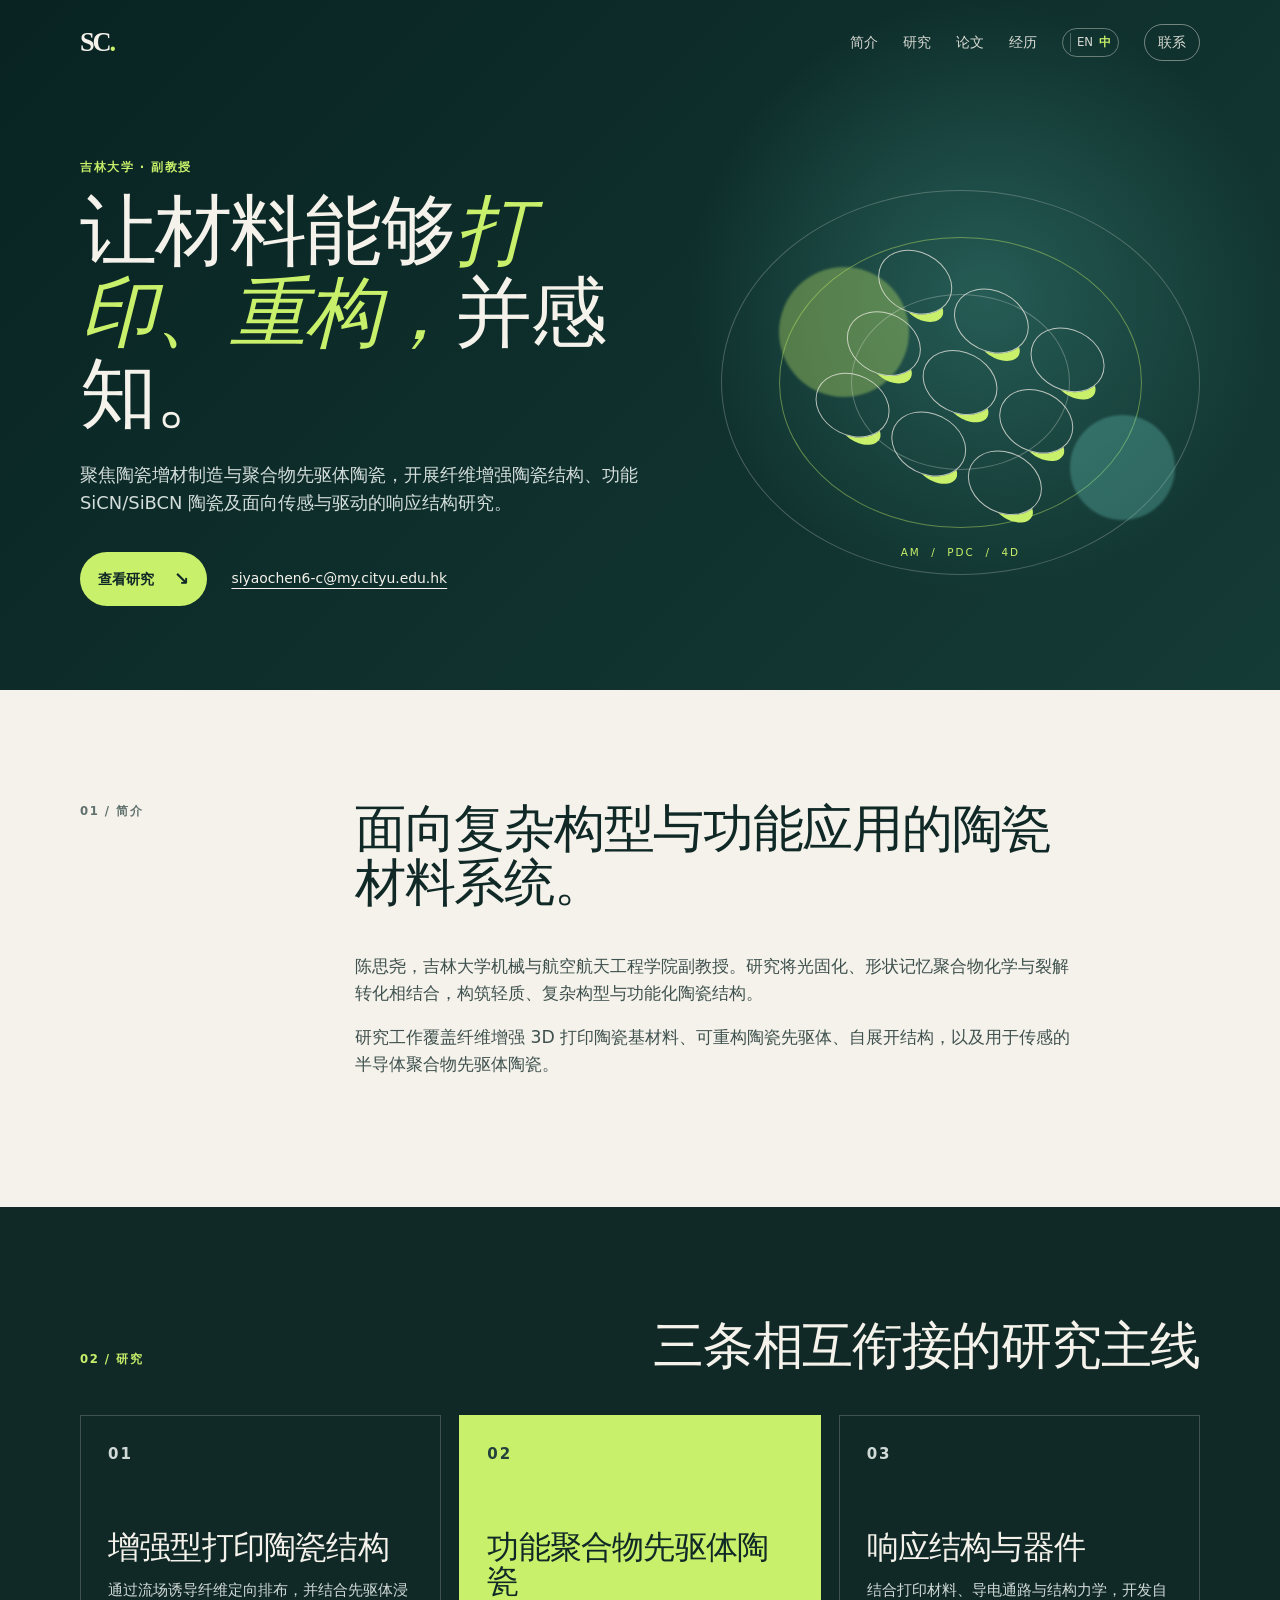
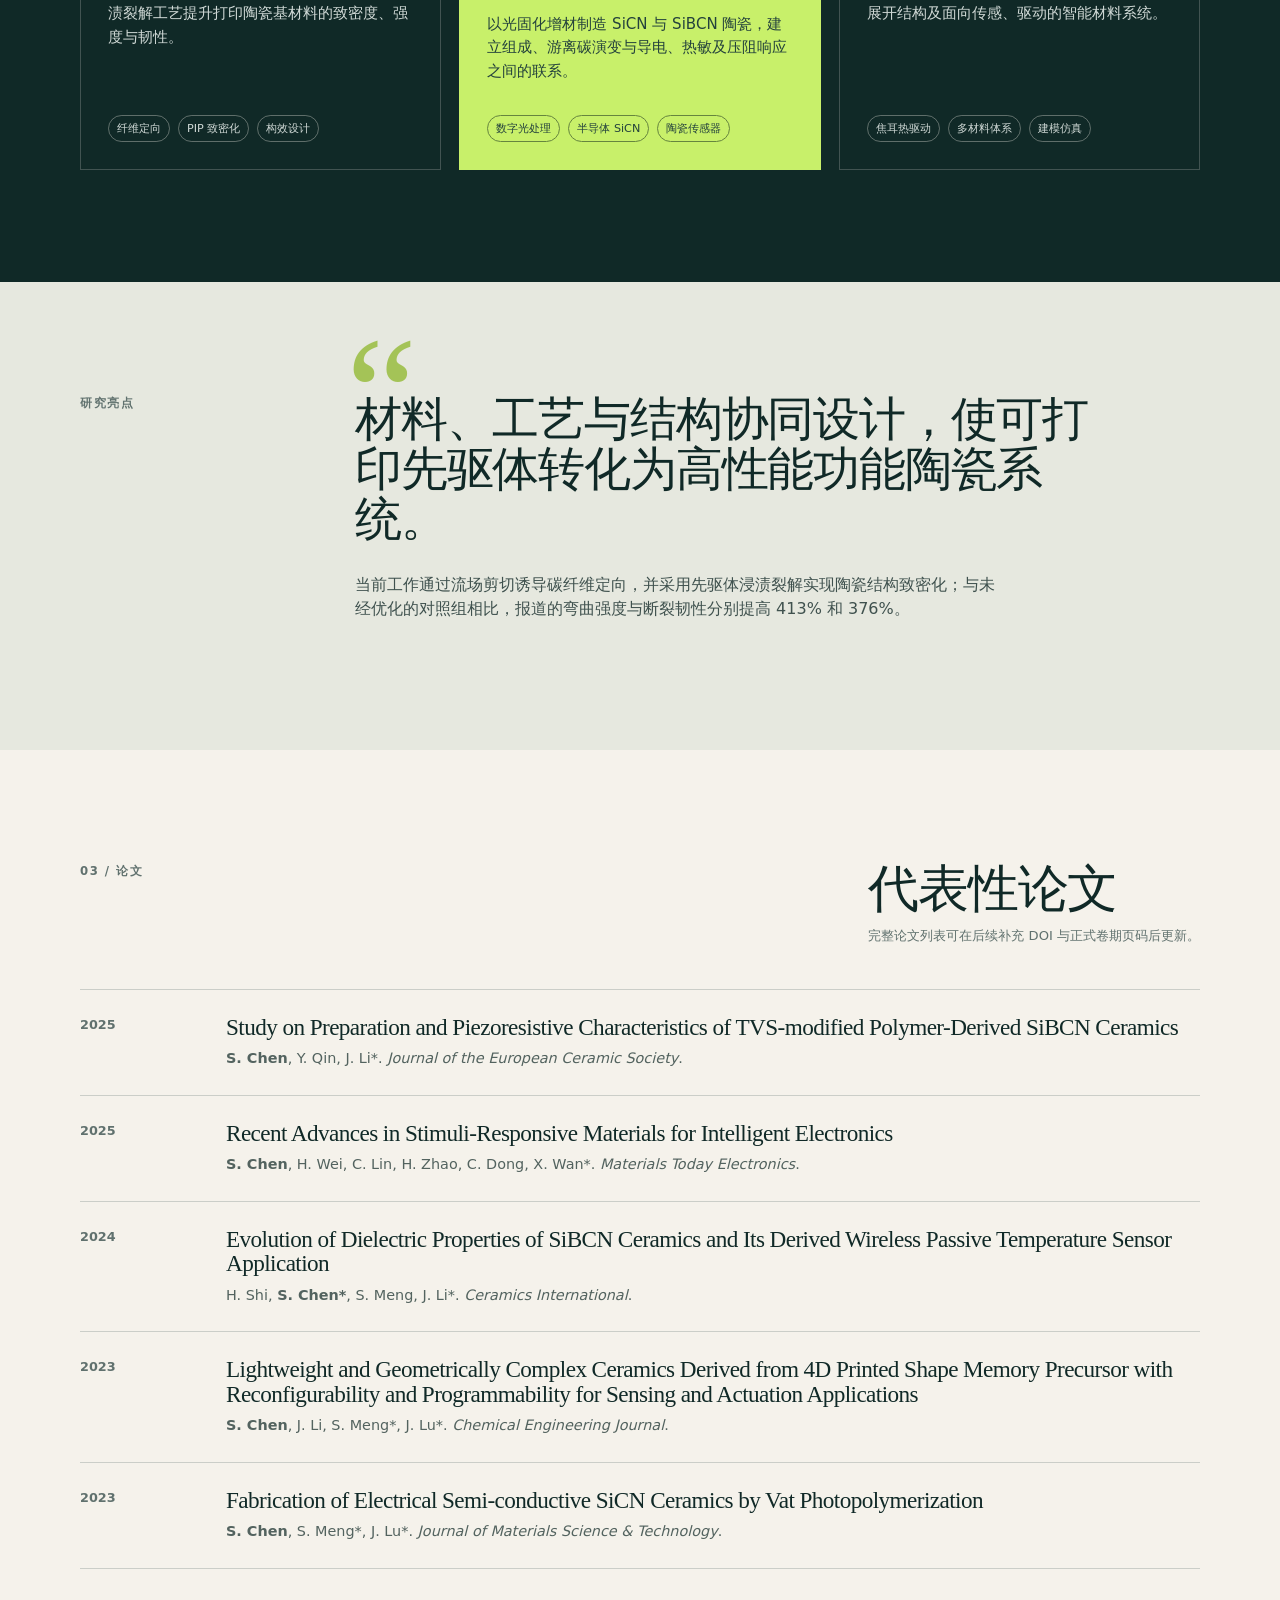
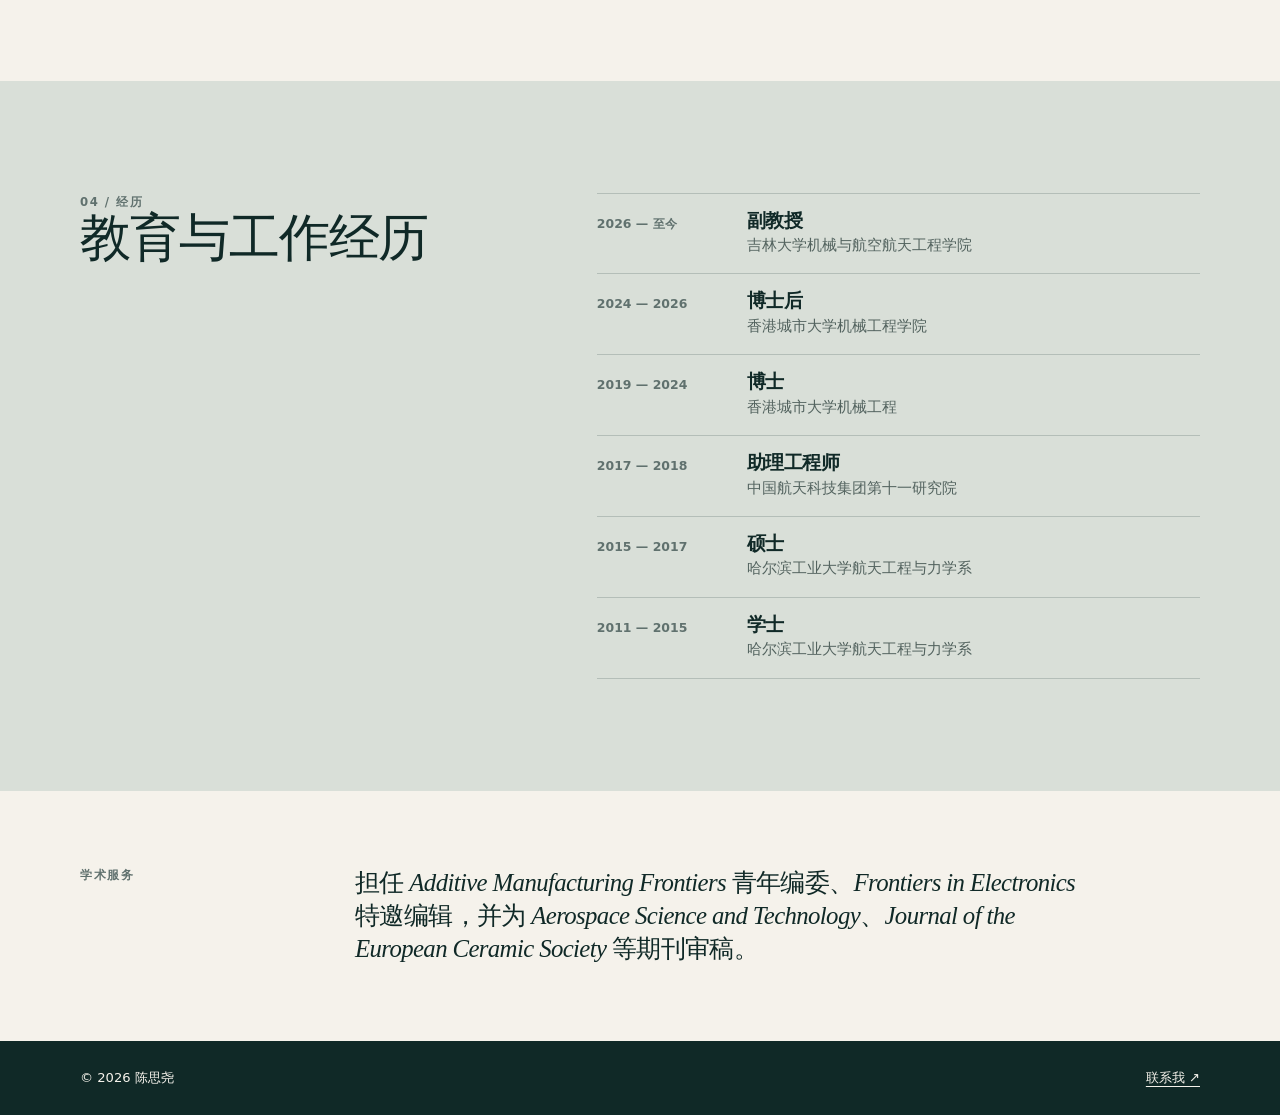
==== zh.html @ bd040699 "Add Chinese homepage and language switch" ====
<!doctype html>
<html lang="zh-CN">
  <head>
    <meta charset="utf-8">
    <meta name="viewport" content="width=device-width, initial-scale=1">
    <meta name="description" content="陈思尧——吉林大学机械与航空航天工程学院副教授，研究陶瓷增材制造、聚合物先驱体陶瓷与智能材料系统。">
    <meta name="theme-color" content="#0b2928">
    <title>陈思尧 | 陶瓷增材制造与聚合物先驱体陶瓷</title>
    <link rel="stylesheet" href="styles.css">
  </head>
  <body class="zh">
    <a class="skip-link" href="#main">跳至正文</a>
    <header class="site-header"><div class="shell nav-wrap">
      <a class="wordmark" href="#top" aria-label="陈思尧主页">SC<span>.</span></a>
      <button class="menu-toggle" type="button" aria-expanded="false" aria-controls="site-nav"><span class="sr-only">打开导航</span><i></i><i></i></button>
      <nav id="site-nav" class="site-nav" aria-label="主导航"><a href="#about">简介</a><a href="#research">研究</a><a href="#publications">论文</a><a href="#experience">经历</a><span class="language-switch" aria-label="语言选择"><a href="index.html">EN</a><span aria-current="page">中</span></span><a class="contact-link" href="mailto:siyaochen6-c@my.cityu.edu.hk">联系</a></nav>
    </div></header>
    <main id="main">
      <section id="top" class="hero"><div class="shell hero-grid">
        <div class="hero-copy"><p class="eyebrow">吉林大学 · 副教授</p><h1>让材料能够<em>打印、重构，</em>并感知。</h1><p class="lede">聚焦陶瓷增材制造与聚合物先驱体陶瓷，开展纤维增强陶瓷结构、功能 SiCN/SiBCN 陶瓷及面向传感与驱动的响应结构研究。</p><div class="hero-actions"><a class="button button-primary" href="#research">查看研究 <span>↘</span></a><a class="text-link" href="mailto:siyaochen6-c@my.cityu.edu.hk">siyaochen6-c@my.cityu.edu.hk</a></div></div>
        <div class="hero-art" aria-hidden="true"><div class="orb orb-one"></div><div class="orb orb-two"></div><div class="lattice"><span></span><span></span><span></span><span></span><span></span><span></span><span></span><span></span><span></span></div><p>AM&nbsp; / &nbsp;PDC&nbsp; / &nbsp;4D</p></div>
      </div></section>
      <section id="about" class="section about-section"><div class="shell split-heading"><p class="section-index">01 / 简介</p><div><h2>面向复杂构型与功能应用的陶瓷材料系统。</h2><p>陈思尧，吉林大学机械与航空航天工程学院副教授。研究将光固化、形状记忆聚合物化学与裂解转化相结合，构筑轻质、复杂构型与功能化陶瓷结构。</p><p>研究工作覆盖纤维增强 3D 打印陶瓷基材料、可重构陶瓷先驱体、自展开结构，以及用于传感的半导体聚合物先驱体陶瓷。</p></div></div></section>
      <section id="research" class="section research-section"><div class="shell"><div class="section-head"><p class="section-index">02 / 研究</p><h2>三条相互衔接的研究主线</h2></div><div class="research-grid">
        <article class="research-card"><p class="card-number">01</p><h3>增强型打印陶瓷结构</h3><p>通过流场诱导纤维定向排布，并结合先驱体浸渍裂解工艺提升打印陶瓷基材料的致密度、强度与韧性。</p><ul><li>纤维定向</li><li>PIP 致密化</li><li>构效设计</li></ul></article>
        <article class="research-card feature-card"><p class="card-number">02</p><h3>功能聚合物先驱体陶瓷</h3><p>以光固化增材制造 SiCN 与 SiBCN 陶瓷，建立组成、游离碳演变与导电、热敏及压阻响应之间的联系。</p><ul><li>数字光处理</li><li>半导体 SiCN</li><li>陶瓷传感器</li></ul></article>
        <article class="research-card"><p class="card-number">03</p><h3>响应结构与器件</h3><p>结合打印材料、导电通路与结构力学，开发自展开结构及面向传感、驱动的智能材料系统。</p><ul><li>焦耳热驱动</li><li>多材料体系</li><li>建模仿真</li></ul></article>
      </div></div></section>
      <section class="section highlight-section"><div class="shell highlight-grid"><p class="section-index">研究亮点</p><div class="highlight-copy"><p class="quote-mark">“</p><h2>材料、工艺与结构协同设计，使可打印先驱体转化为高性能功能陶瓷系统。</h2><p>当前工作通过流场剪切诱导碳纤维定向，并采用先驱体浸渍裂解实现陶瓷结构致密化；与未经优化的对照组相比，报道的弯曲强度与断裂韧性分别提高 413% 和 376%。</p></div></div></section>
      <section id="publications" class="section publications-section"><div class="shell"><div class="section-head publication-head"><p class="section-index">03 / 论文</p><div><h2>代表性论文</h2><p class="small-note">完整论文列表可在后续补充 DOI 与正式卷期页码后更新。</p></div></div><ol class="publication-list">
        <li><span class="pub-year">2025</span><div><h3>Study on Preparation and Piezoresistive Characteristics of TVS-modified Polymer-Derived SiBCN Ceramics</h3><p><strong>S. Chen</strong>, Y. Qin, J. Li*. <em>Journal of the European Ceramic Society</em>.</p></div></li>
        <li><span class="pub-year">2025</span><div><h3>Recent Advances in Stimuli-Responsive Materials for Intelligent Electronics</h3><p><strong>S. Chen</strong>, H. Wei, C. Lin, H. Zhao, C. Dong, X. Wan*. <em>Materials Today Electronics</em>.</p></div></li>
        <li><span class="pub-year">2024</span><div><h3>Evolution of Dielectric Properties of SiBCN Ceramics and Its Derived Wireless Passive Temperature Sensor Application</h3><p>H. Shi, <strong>S. Chen*</strong>, S. Meng, J. Li*. <em>Ceramics International</em>.</p></div></li>
        <li><span class="pub-year">2023</span><div><h3>Lightweight and Geometrically Complex Ceramics Derived from 4D Printed Shape Memory Precursor with Reconfigurability and Programmability for Sensing and Actuation Applications</h3><p><strong>S. Chen</strong>, J. Li, S. Meng*, J. Lu*. <em>Chemical Engineering Journal</em>.</p></div></li>
        <li><span class="pub-year">2023</span><div><h3>Fabrication of Electrical Semi-conductive SiCN Ceramics by Vat Photopolymerization</h3><p><strong>S. Chen</strong>, S. Meng*, J. Lu*. <em>Journal of Materials Science &amp; Technology</em>.</p></div></li>
      </ol></div></section>
      <section id="experience" class="section experience-section"><div class="shell experience-grid"><div><p class="section-index">04 / 经历</p><h2>教育与工作经历</h2></div><div class="timeline"><article><p>2026 — 至今</p><div><h3>副教授</h3><p>吉林大学机械与航空航天工程学院</p></div></article><article><p>2024 — 2026</p><div><h3>博士后</h3><p>香港城市大学机械工程学院</p></div></article><article><p>2019 — 2024</p><div><h3>博士</h3><p>香港城市大学机械工程</p></div></article><article><p>2017 — 2018</p><div><h3>助理工程师</h3><p>中国航天科技集团第十一研究院</p></div></article><article><p>2015 — 2017</p><div><h3>硕士</h3><p>哈尔滨工业大学航天工程与力学系</p></div></article><article><p>2011 — 2015</p><div><h3>学士</h3><p>哈尔滨工业大学航天工程与力学系</p></div></article></div></div></section>
      <section class="section service-section"><div class="shell service-grid"><p class="section-index">学术服务</p><p>担任 <em>Additive Manufacturing Frontiers</em> 青年编委、<em>Frontiers in Electronics</em> 特邀编辑，并为 <em>Aerospace Science and Technology</em>、<em>Journal of the European Ceramic Society</em> 等期刊审稿。</p></div></section>
    </main>
    <footer class="site-footer"><div class="shell footer-inner"><p>© <span id="year"></span> 陈思尧</p><a href="mailto:siyaochen6-c@my.cityu.edu.hk">联系我 ↗</a></div></footer><script src="script.js"></script>
  </body>
</html>
---- styles.css ----
:root { --ink:#102927; --paper:#f5f2eb; --mist:#e6e8df; --acid:#c8f06a; --muted:#60716e; --line:rgba(16,41,39,.18); --serif:Georgia,"Times New Roman",serif; --sans:Inter,ui-sans-serif,system-ui,-apple-system,"Segoe UI",sans-serif; }
* { box-sizing:border-box; } html { scroll-behavior:smooth; } body { margin:0; color:var(--ink); background:var(--paper); font-family:var(--sans); line-height:1.55; } a { color:inherit; } .shell { width:min(1120px,calc(100% - 48px)); margin:auto; } .skip-link { position:fixed; left:16px; top:-50px; z-index:20; padding:8px 12px; background:var(--acid); color:#102927; } .skip-link:focus { top:16px; }
.site-header { position:absolute; inset:0 0 auto; z-index:5; padding:22px 0; color:var(--paper); } .nav-wrap,.site-nav,.hero-actions,.footer-inner { display:flex; align-items:center; } .nav-wrap { justify-content:space-between; } .wordmark { font-family:var(--serif); font-size:1.65rem; font-weight:700; text-decoration:none; letter-spacing:-.08em; } .wordmark span { color:var(--acid); } .site-nav { gap:25px; font-size:.86rem; } .site-nav a { text-decoration:none; opacity:.88; } .site-nav a:hover,.site-nav a:focus { opacity:1; } .language-switch { display:inline-flex; gap:6px; align-items:center; padding:4px 7px; border:1px solid rgba(245,242,235,.38); border-radius:999px; font-size:.73rem; } .language-switch span { color:var(--acid); font-weight:800; } .language-switch a { padding-left:6px; border-left:1px solid rgba(245,242,235,.32); } .site-nav .contact-link { border:1px solid rgba(245,242,235,.5); border-radius:999px; padding:7px 13px; } .menu-toggle { display:none; }
.hero { min-height:690px; padding:158px 0 80px; overflow:hidden; color:var(--paper); background:radial-gradient(circle at 77% 43%,#265c55 0,transparent 28%),linear-gradient(135deg,#082322,#153b36); } .hero-grid { display:grid; grid-template-columns:1.1fr .9fr; gap:55px; align-items:center; } .eyebrow,.section-index,.card-number { margin:0; text-transform:uppercase; letter-spacing:.13em; font-size:.73rem; font-weight:700; } .eyebrow { color:var(--acid); } h1,h2,h3,p { margin-top:0; } h1,h2,h3 { letter-spacing:-.045em; line-height:1.06; } h1 { max-width:680px; margin:15px 0 26px; font-family:var(--serif); font-size:clamp(3.1rem,6vw,5.9rem); font-weight:500; } h1 em { color:var(--acid); font-style:italic; } .lede { max-width:630px; color:#d4dedb; font-size:1.12rem; } .hero-actions { gap:24px; margin-top:35px; flex-wrap:wrap; } .button { display:inline-flex; gap:20px; align-items:center; border-radius:999px; padding:13px 18px; text-decoration:none; font-weight:700; font-size:.9rem; } .button-primary { color:#102927; background:var(--acid); } .button-primary span { font-size:1.15rem; } .text-link { font-size:.87rem; text-underline-offset:5px; }
.hero-art { position:relative; height:385px; border:1px solid rgba(245,242,235,.24); border-radius:50%; isolation:isolate; } .hero-art:before,.hero-art:after { position:absolute; content:""; inset:12%; border:1px solid rgba(200,240,106,.42); border-radius:50%; } .hero-art:after { inset:27%; border-color:rgba(245,242,235,.28); } .hero-art p { position:absolute; left:50%; bottom:14px; width:100%; margin:0; text-align:center; transform:translateX(-50%); letter-spacing:.19em; font-size:.65rem; color:var(--acid); } .orb { position:absolute; border-radius:50%; filter:blur(1px); } .orb-one { width:130px; height:130px; top:20%; left:12%; background:#c8f06a; opacity:.35; } .orb-two { width:105px; height:105px; right:5%; bottom:14%; background:#6ed2c3; opacity:.3; } .lattice { position:absolute; inset:24%; display:grid; grid-template-columns:repeat(3,1fr); gap:8px; transform:rotate(27deg); } .lattice span { border:1px solid rgba(245,242,235,.72); border-radius:50%; box-shadow:18px 18px 0 -17px var(--acid); }
.section { padding:112px 0; } .split-heading { display:grid; grid-template-columns:220px minmax(0,740px); gap:55px; } .section-index { color:var(--muted); } .split-heading h2,.section-head h2,.experience-grid h2 { font-family:var(--serif); font-size:clamp(2.25rem,4vw,4rem); font-weight:500; } .split-heading p:not(.section-index) { max-width:720px; font-size:1.08rem; color:#3f514e; } .research-section { color:var(--paper); background:var(--ink); } .research-section .section-index { color:var(--acid); } .section-head { display:flex; justify-content:space-between; gap:35px; align-items:baseline; margin-bottom:42px; } .section-head h2 { margin:0; } .research-grid { display:grid; grid-template-columns:repeat(3,1fr); gap:18px; } .research-card { min-height:355px; display:flex; flex-direction:column; padding:27px; border:1px solid rgba(245,242,235,.21); } .research-card h3 { margin:65px 0 14px; font-family:var(--serif); font-size:2rem; font-weight:500; } .research-card p { color:#d0d9d6; font-size:.94rem; } .research-card ul { display:flex; gap:8px; flex-wrap:wrap; padding:0; margin:auto 0 0; list-style:none; } .research-card li { border:1px solid rgba(245,242,235,.34); padding:4px 8px; border-radius:999px; color:#d0d9d6; font-size:.7rem; } .feature-card { color:var(--ink); background:var(--acid); border-color:var(--acid); } .feature-card p { color:#24423c; } .feature-card li { border-color:#66853e; color:#24423c; }
.highlight-section { background:var(--mist); } .highlight-grid,.service-grid { display:grid; grid-template-columns:220px minmax(0,740px); gap:55px; } .highlight-copy { position:relative; } .quote-mark { position:absolute; top:-80px; left:-9px; color:#a4c357; font-family:var(--serif); font-size:10rem; line-height:1; } .highlight-copy h2 { position:relative; margin:0 0 28px; font-family:var(--serif); font-size:clamp(2.05rem,3.7vw,3.65rem); font-weight:500; } .highlight-copy > p:last-child { max-width:650px; color:#3f514e; }
.publication-head { align-items:flex-start; } .publication-head > div { max-width:740px; } .small-note { margin:10px 0 0; color:var(--muted); font-size:.82rem; } .publication-list { margin:0; padding:0; list-style:none; border-top:1px solid var(--line); } .publication-list li { display:grid; grid-template-columns:126px 1fr; gap:20px; padding:25px 0; border-bottom:1px solid var(--line); } .pub-year { color:var(--muted); font-size:.8rem; font-weight:700; } .publication-list h3 { margin:0 0 8px; font-family:var(--serif); font-size:1.45rem; font-weight:500; } .publication-list p { margin:0; color:#53635f; font-size:.9rem; } .experience-section { background:#d9dfd8; } .experience-grid { display:grid; grid-template-columns:1fr 1.35fr; gap:70px; } .timeline { border-top:1px solid var(--line); } .timeline article { display:grid; grid-template-columns:135px 1fr; gap:15px; padding:17px 0; border-bottom:1px solid var(--line); } .timeline article > p { margin:3px 0 0; color:var(--muted); font-size:.78rem; font-weight:700; } .timeline h3 { margin:0 0 3px; font-size:1.2rem; } .timeline div p { margin:0; color:#53635f; font-size:.91rem; } .service-section { padding:75px 0; } .service-grid > p:last-child { margin:0; font-family:var(--serif); font-size:1.55rem; line-height:1.34; } .site-footer { padding:27px 0; color:var(--paper); background:var(--ink); } .footer-inner { justify-content:space-between; } .footer-inner p,.footer-inner a { margin:0; font-size:.82rem; } .footer-inner a { text-underline-offset:4px; }
.sr-only { position:absolute; width:1px; height:1px; overflow:hidden; clip:rect(0,0,0,0); white-space:nowrap; } .zh { font-family:"Noto Sans SC","Microsoft YaHei",var(--sans); } .zh h1,.zh h2,.zh h3,.zh .highlight-copy h2,.zh .publication-list h3,.zh .service-grid > p:last-child { font-family:"Noto Serif SC","Songti SC","STSong",var(--serif); letter-spacing:-.025em; } @media (max-width:760px) { .shell { width:min(100% - 36px,1120px); } .site-header { padding:17px 0; } .menu-toggle { display:grid; gap:5px; width:34px; padding:6px; border:0; background:transparent; } .menu-toggle i { display:block; height:1px; background:var(--paper); } .site-nav { position:absolute; top:64px; right:18px; display:none; min-width:190px; padding:17px; flex-direction:column; align-items:flex-start; background:#102927; border:1px solid rgba(245,242,235,.3); } .site-nav.is-open { display:flex; } .hero { min-height:auto; padding:126px 0 58px; } .hero-grid { grid-template-columns:1fr; gap:32px; } .hero-art { height:270px; max-width:350px; margin:auto; } .split-heading,.highlight-grid,.service-grid,.experience-grid { grid-template-columns:1fr; gap:26px; } .section { padding:76px 0; } .section-head { display:block; margin-bottom:28px; } .section-head h2 { margin-top:12px; } .research-grid { grid-template-columns:1fr; } .research-card { min-height:285px; } .research-card h3 { margin-top:42px; } .publication-list li,.timeline article { grid-template-columns:1fr; gap:5px; } .publication-list h3 { font-size:1.25rem; } .highlight-copy h2 { font-size:2.2rem; } .footer-inner { gap:14px; align-items:flex-start; flex-direction:column; } }
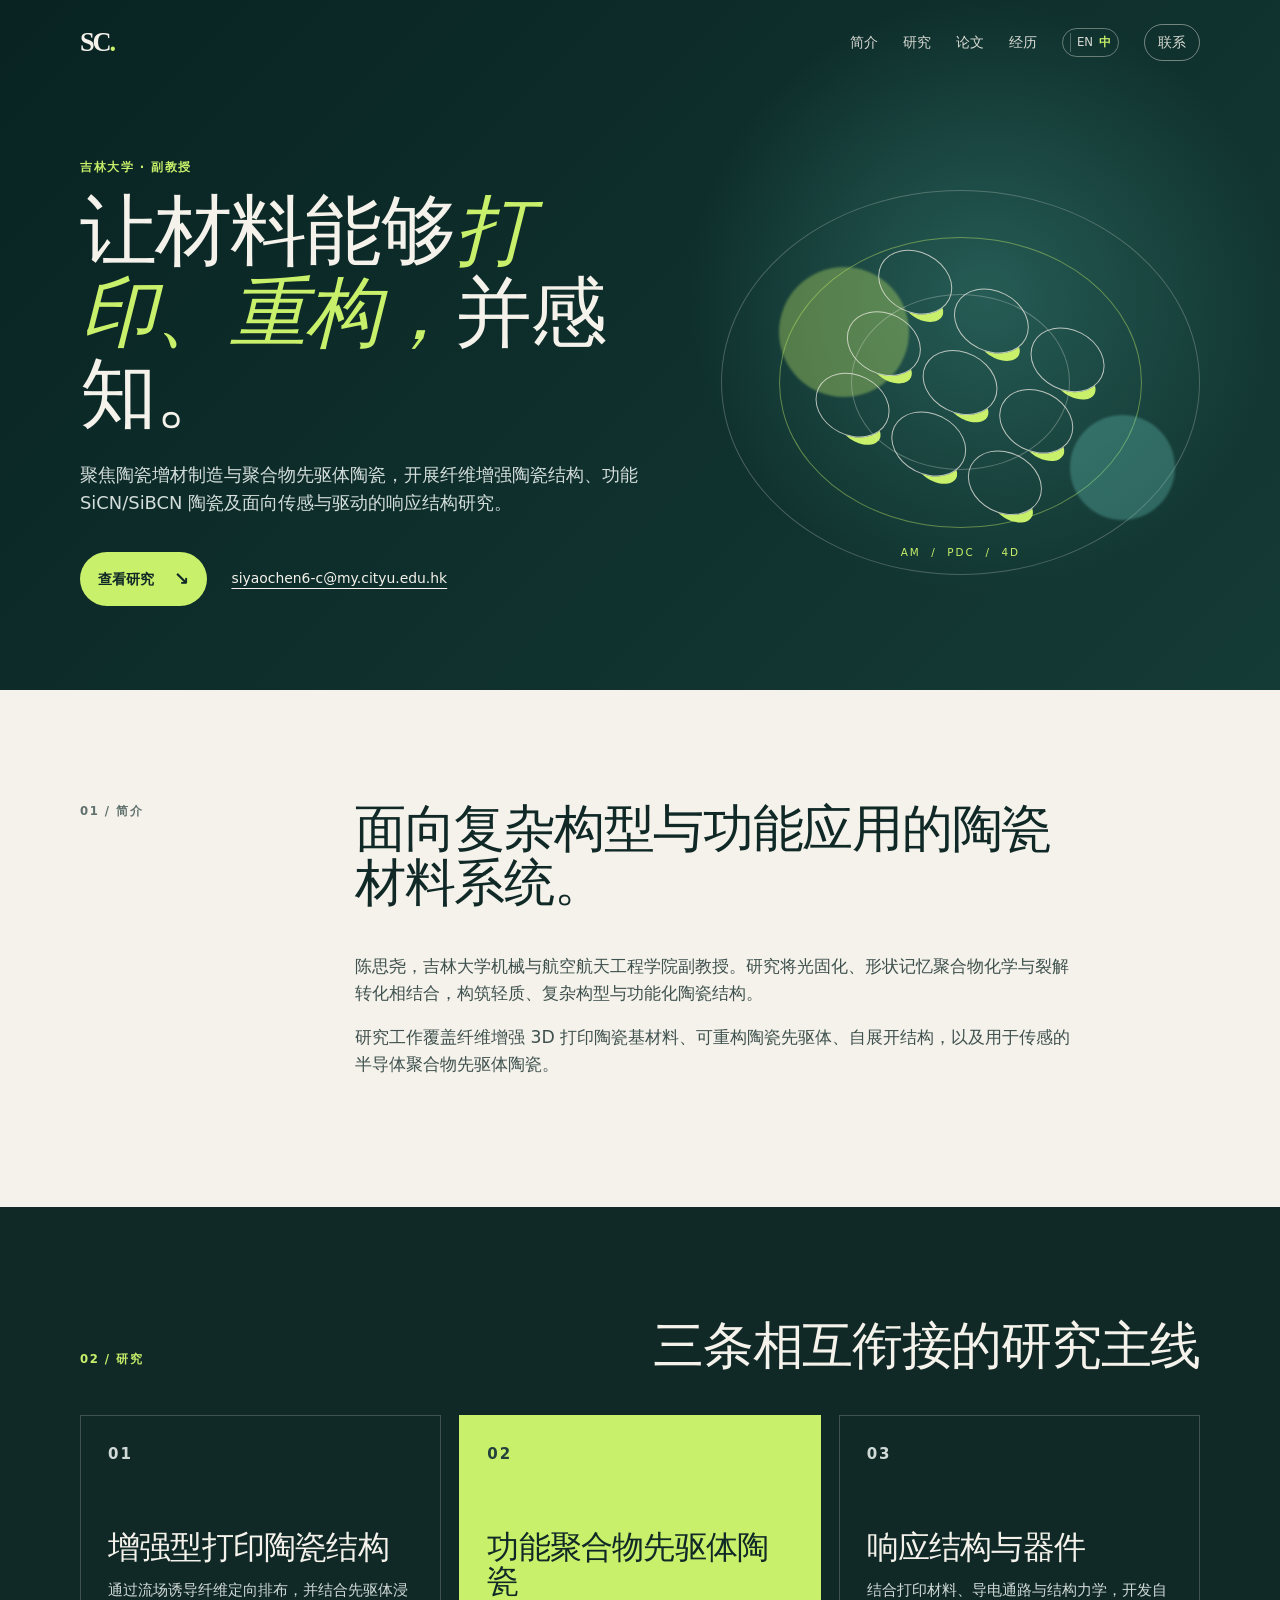
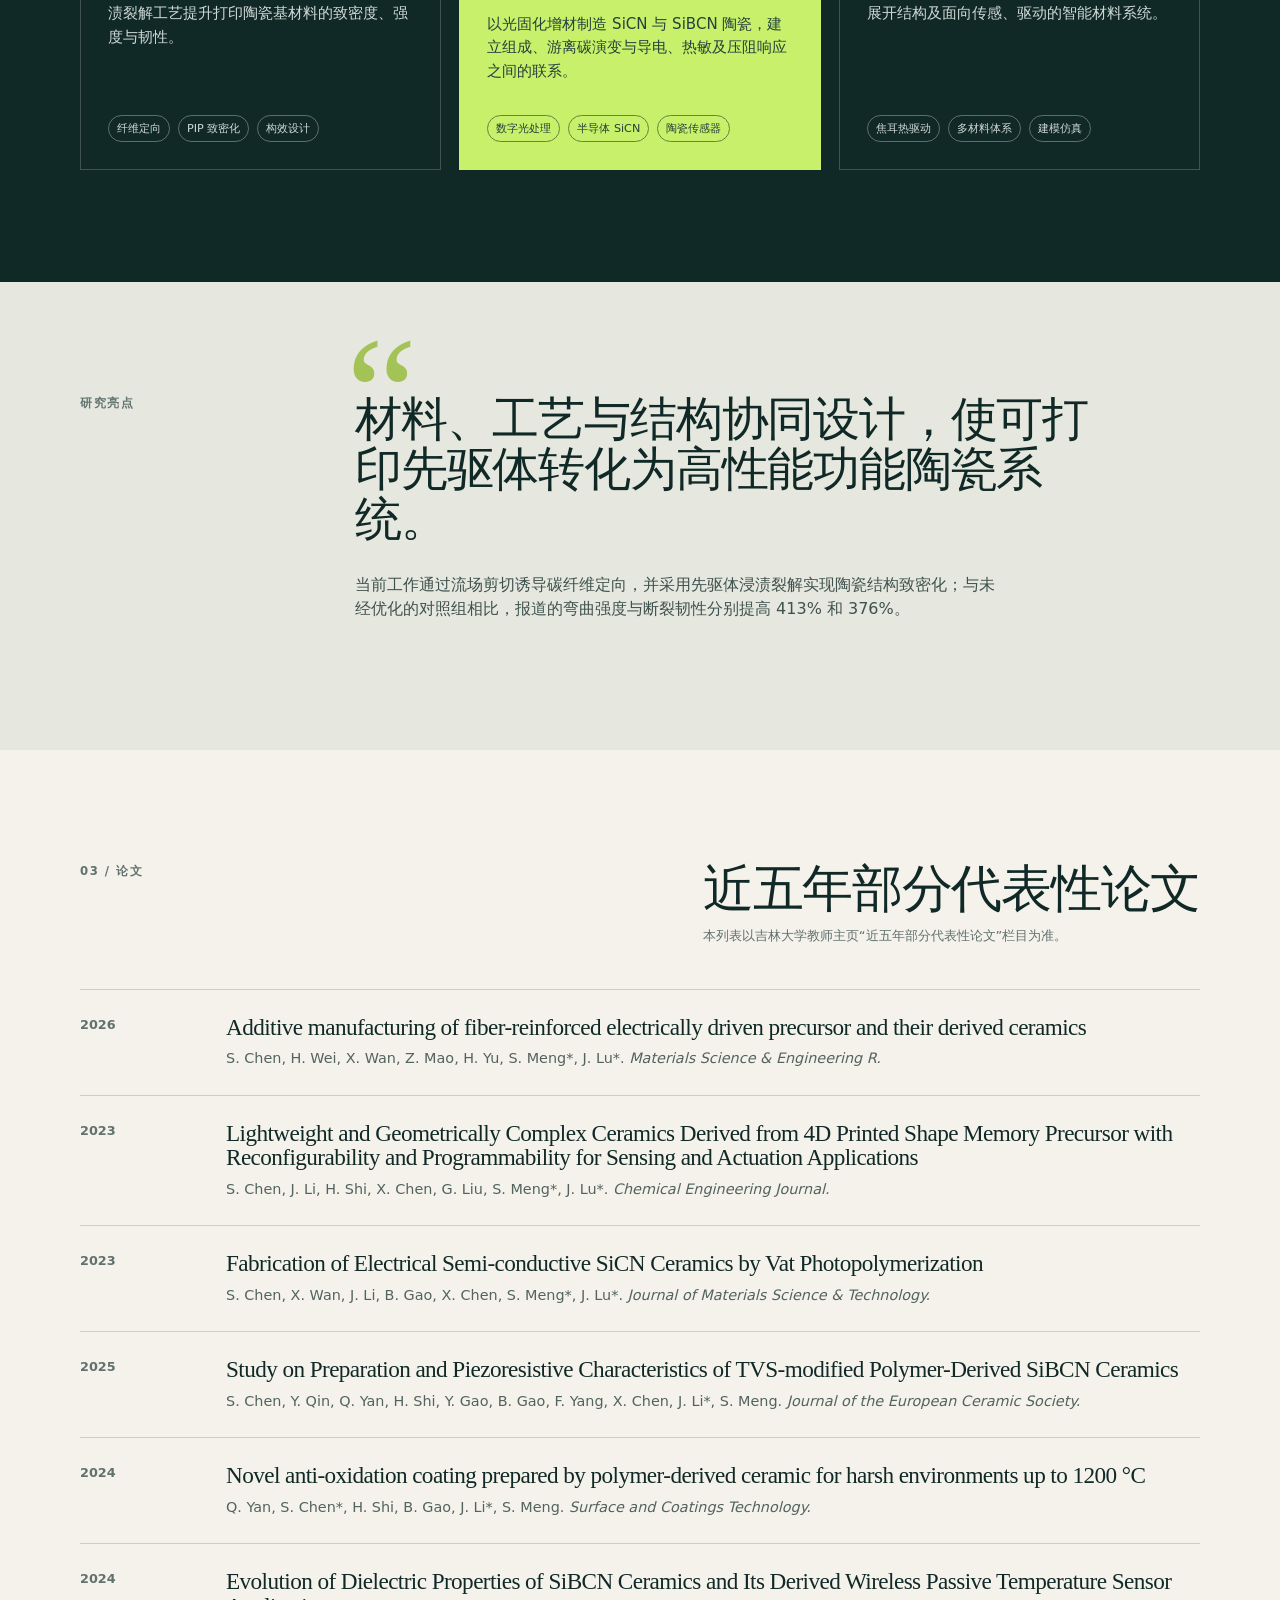
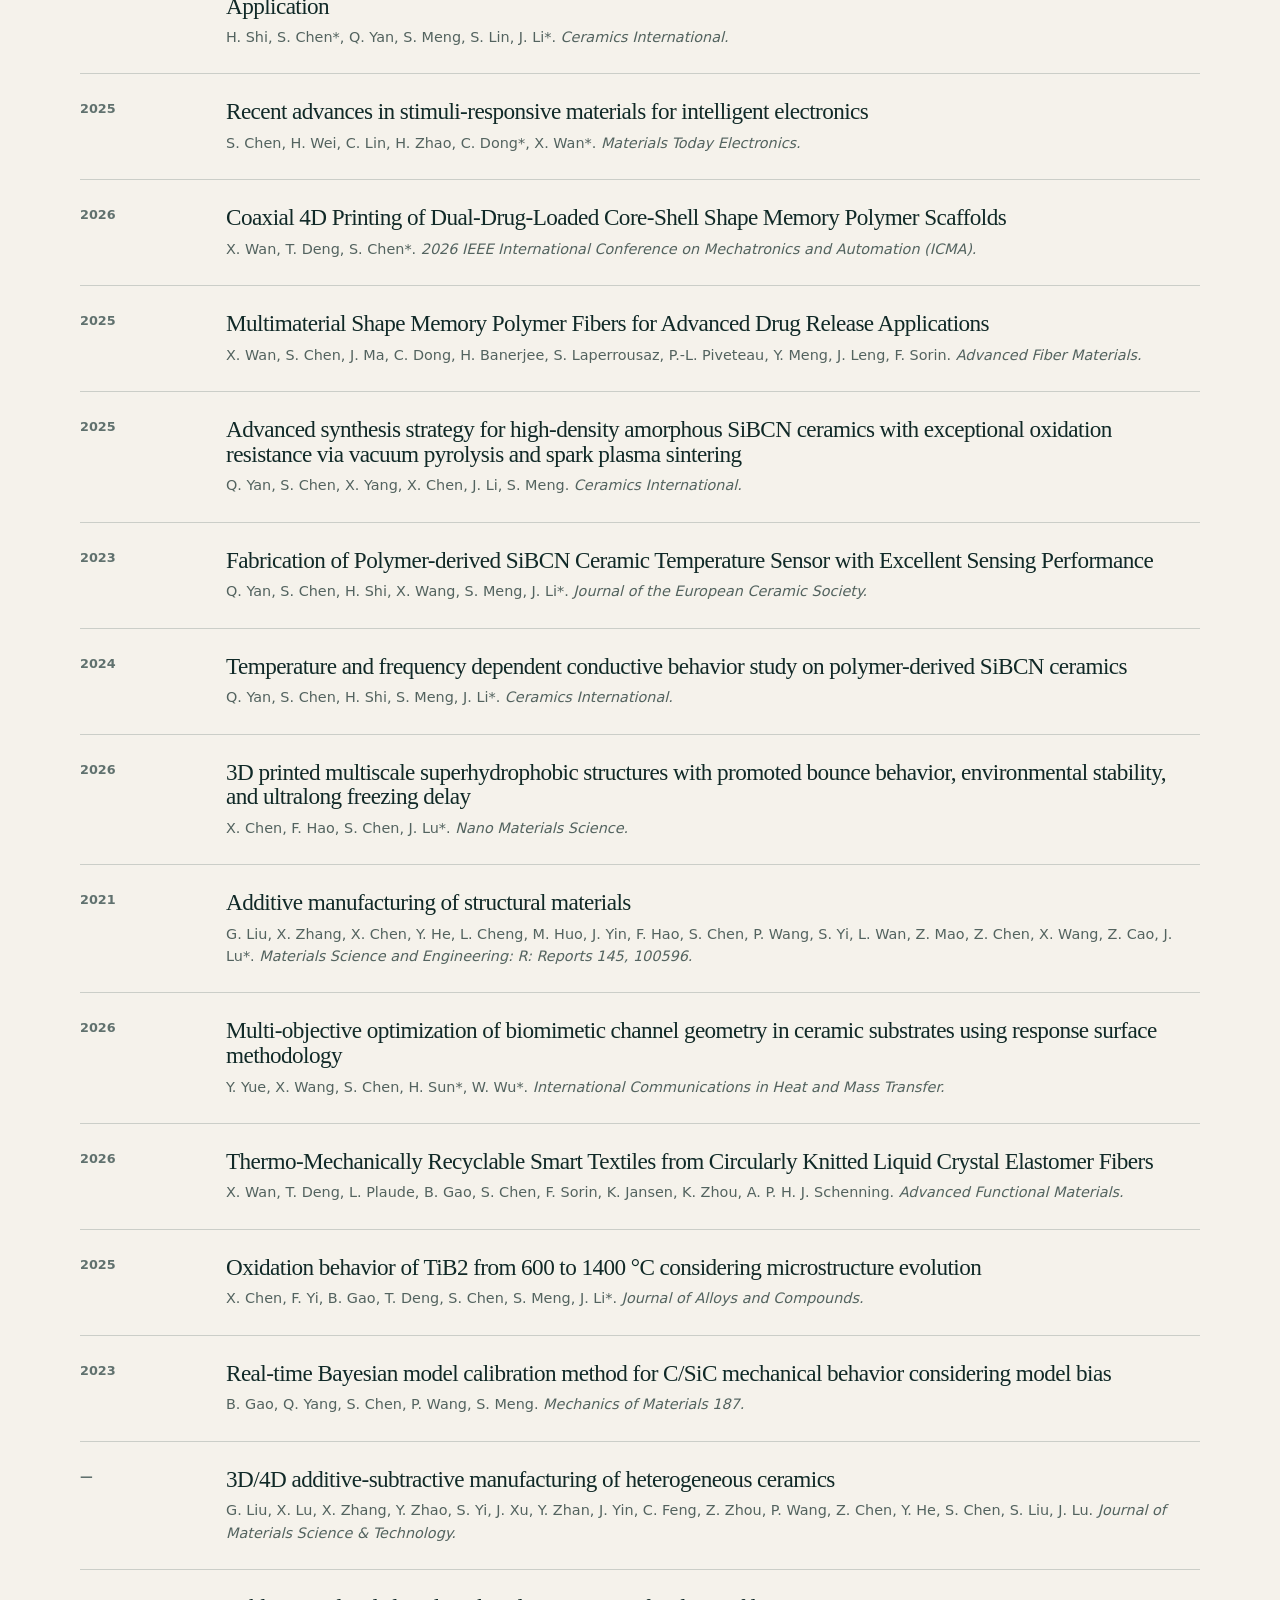
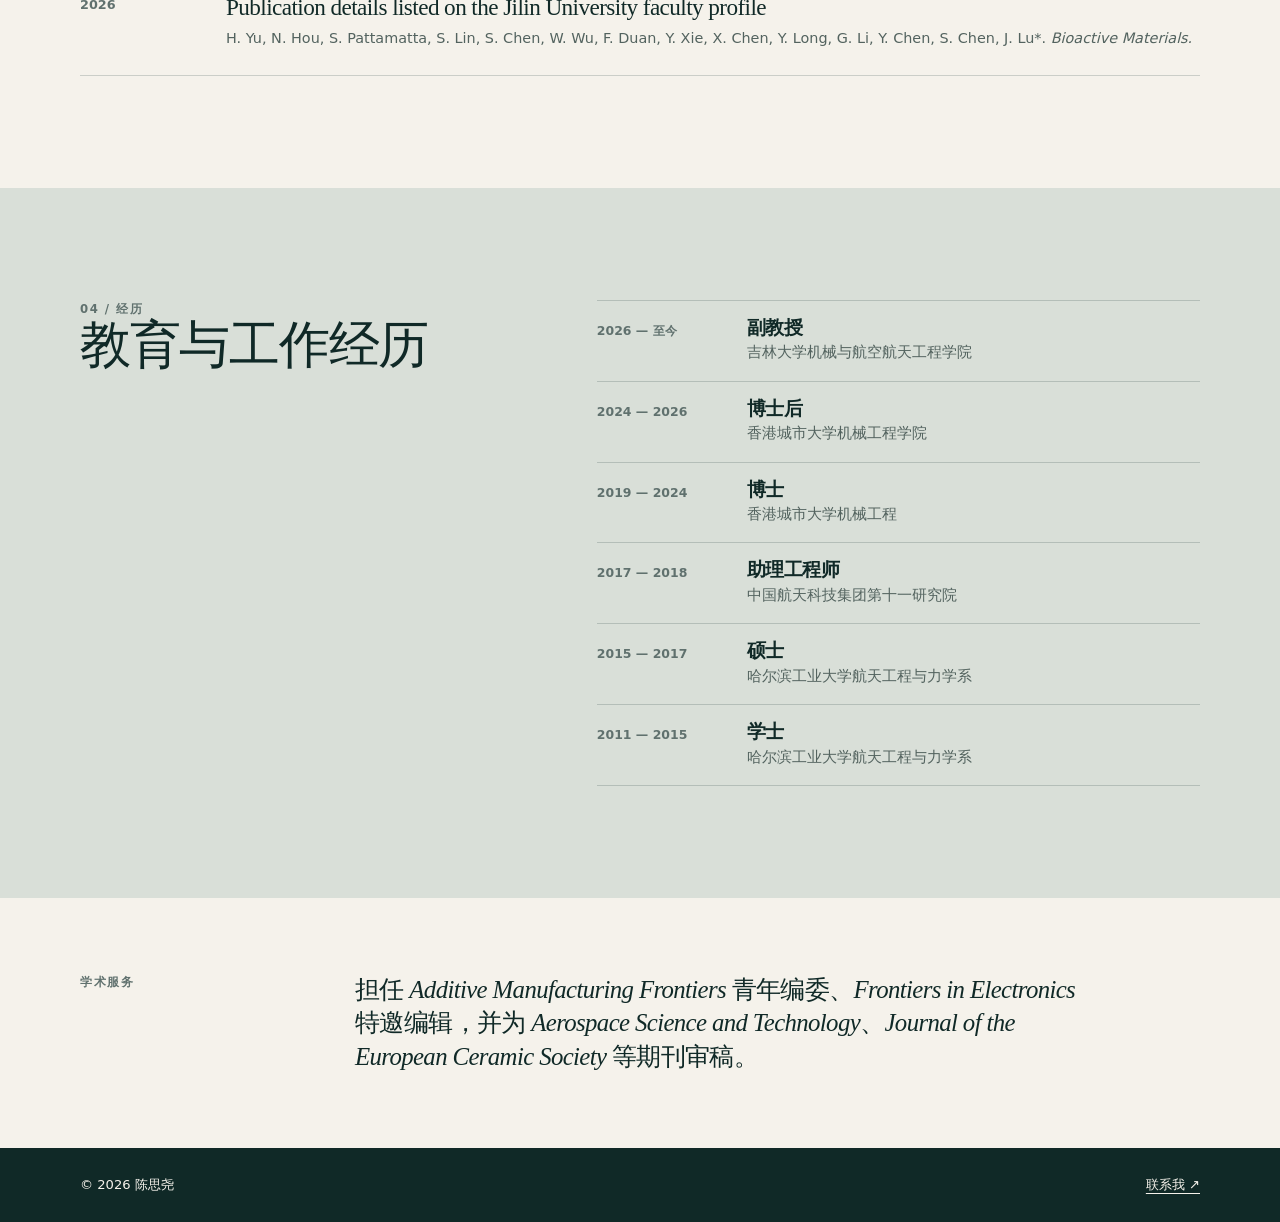
==== commit f070f656: "Refresh publication list from JLU profile" ====
--- a/zh.html
+++ b/zh.html
@@ -27,13 +27,7 @@
         <article class="research-card"><p class="card-number">03</p><h3>响应结构与器件</h3><p>结合打印材料、导电通路与结构力学，开发自展开结构及面向传感、驱动的智能材料系统。</p><ul><li>焦耳热驱动</li><li>多材料体系</li><li>建模仿真</li></ul></article>
       </div></div></section>
       <section class="section highlight-section"><div class="shell highlight-grid"><p class="section-index">研究亮点</p><div class="highlight-copy"><p class="quote-mark">“</p><h2>材料、工艺与结构协同设计，使可打印先驱体转化为高性能功能陶瓷系统。</h2><p>当前工作通过流场剪切诱导碳纤维定向，并采用先驱体浸渍裂解实现陶瓷结构致密化；与未经优化的对照组相比，报道的弯曲强度与断裂韧性分别提高 413% 和 376%。</p></div></div></section>
-      <section id="publications" class="section publications-section"><div class="shell"><div class="section-head publication-head"><p class="section-index">03 / 论文</p><div><h2>代表性论文</h2><p class="small-note">完整论文列表可在后续补充 DOI 与正式卷期页码后更新。</p></div></div><ol class="publication-list">
-        <li><span class="pub-year">2025</span><div><h3>Study on Preparation and Piezoresistive Characteristics of TVS-modified Polymer-Derived SiBCN Ceramics</h3><p><strong>S. Chen</strong>, Y. Qin, J. Li*. <em>Journal of the European Ceramic Society</em>.</p></div></li>
-        <li><span class="pub-year">2025</span><div><h3>Recent Advances in Stimuli-Responsive Materials for Intelligent Electronics</h3><p><strong>S. Chen</strong>, H. Wei, C. Lin, H. Zhao, C. Dong, X. Wan*. <em>Materials Today Electronics</em>.</p></div></li>
-        <li><span class="pub-year">2024</span><div><h3>Evolution of Dielectric Properties of SiBCN Ceramics and Its Derived Wireless Passive Temperature Sensor Application</h3><p>H. Shi, <strong>S. Chen*</strong>, S. Meng, J. Li*. <em>Ceramics International</em>.</p></div></li>
-        <li><span class="pub-year">2023</span><div><h3>Lightweight and Geometrically Complex Ceramics Derived from 4D Printed Shape Memory Precursor with Reconfigurability and Programmability for Sensing and Actuation Applications</h3><p><strong>S. Chen</strong>, J. Li, S. Meng*, J. Lu*. <em>Chemical Engineering Journal</em>.</p></div></li>
-        <li><span class="pub-year">2023</span><div><h3>Fabrication of Electrical Semi-conductive SiCN Ceramics by Vat Photopolymerization</h3><p><strong>S. Chen</strong>, S. Meng*, J. Lu*. <em>Journal of Materials Science &amp; Technology</em>.</p></div></li>
-      </ol></div></section>
+      <section id="publications" class="section publications-section"><div class="shell"><div class="section-head publication-head"><p class="section-index">03 / 论文</p><div><h2>近五年部分代表性论文</h2><p class="small-note">本列表以吉林大学教师主页“近五年部分代表性论文”栏目为准。</p></div></div><ol class="publication-list" data-publications="zh"></ol></div></section>
       <section id="experience" class="section experience-section"><div class="shell experience-grid"><div><p class="section-index">04 / 经历</p><h2>教育与工作经历</h2></div><div class="timeline"><article><p>2026 — 至今</p><div><h3>副教授</h3><p>吉林大学机械与航空航天工程学院</p></div></article><article><p>2024 — 2026</p><div><h3>博士后</h3><p>香港城市大学机械工程学院</p></div></article><article><p>2019 — 2024</p><div><h3>博士</h3><p>香港城市大学机械工程</p></div></article><article><p>2017 — 2018</p><div><h3>助理工程师</h3><p>中国航天科技集团第十一研究院</p></div></article><article><p>2015 — 2017</p><div><h3>硕士</h3><p>哈尔滨工业大学航天工程与力学系</p></div></article><article><p>2011 — 2015</p><div><h3>学士</h3><p>哈尔滨工业大学航天工程与力学系</p></div></article></div></div></section>
       <section class="section service-section"><div class="shell service-grid"><p class="section-index">学术服务</p><p>担任 <em>Additive Manufacturing Frontiers</em> 青年编委、<em>Frontiers in Electronics</em> 特邀编辑，并为 <em>Aerospace Science and Technology</em>、<em>Journal of the European Ceramic Society</em> 等期刊审稿。</p></div></section>
     </main>
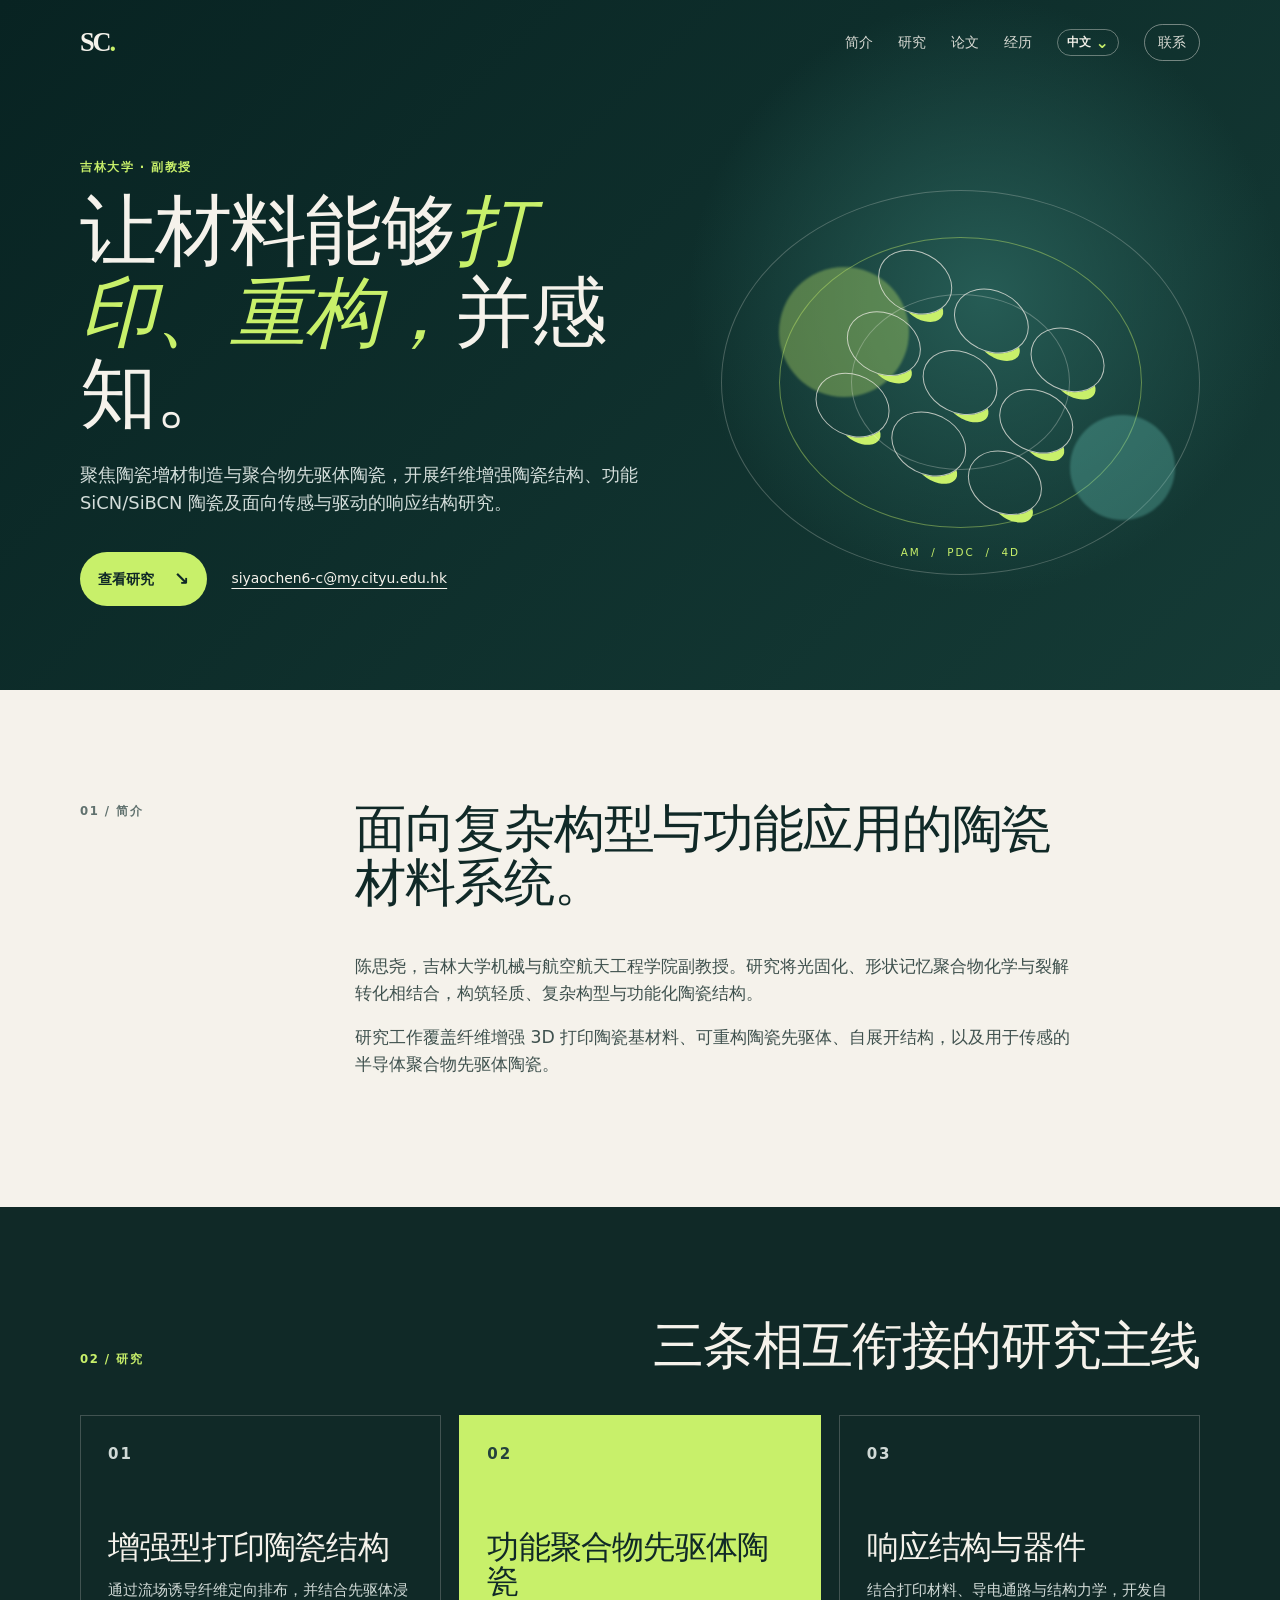
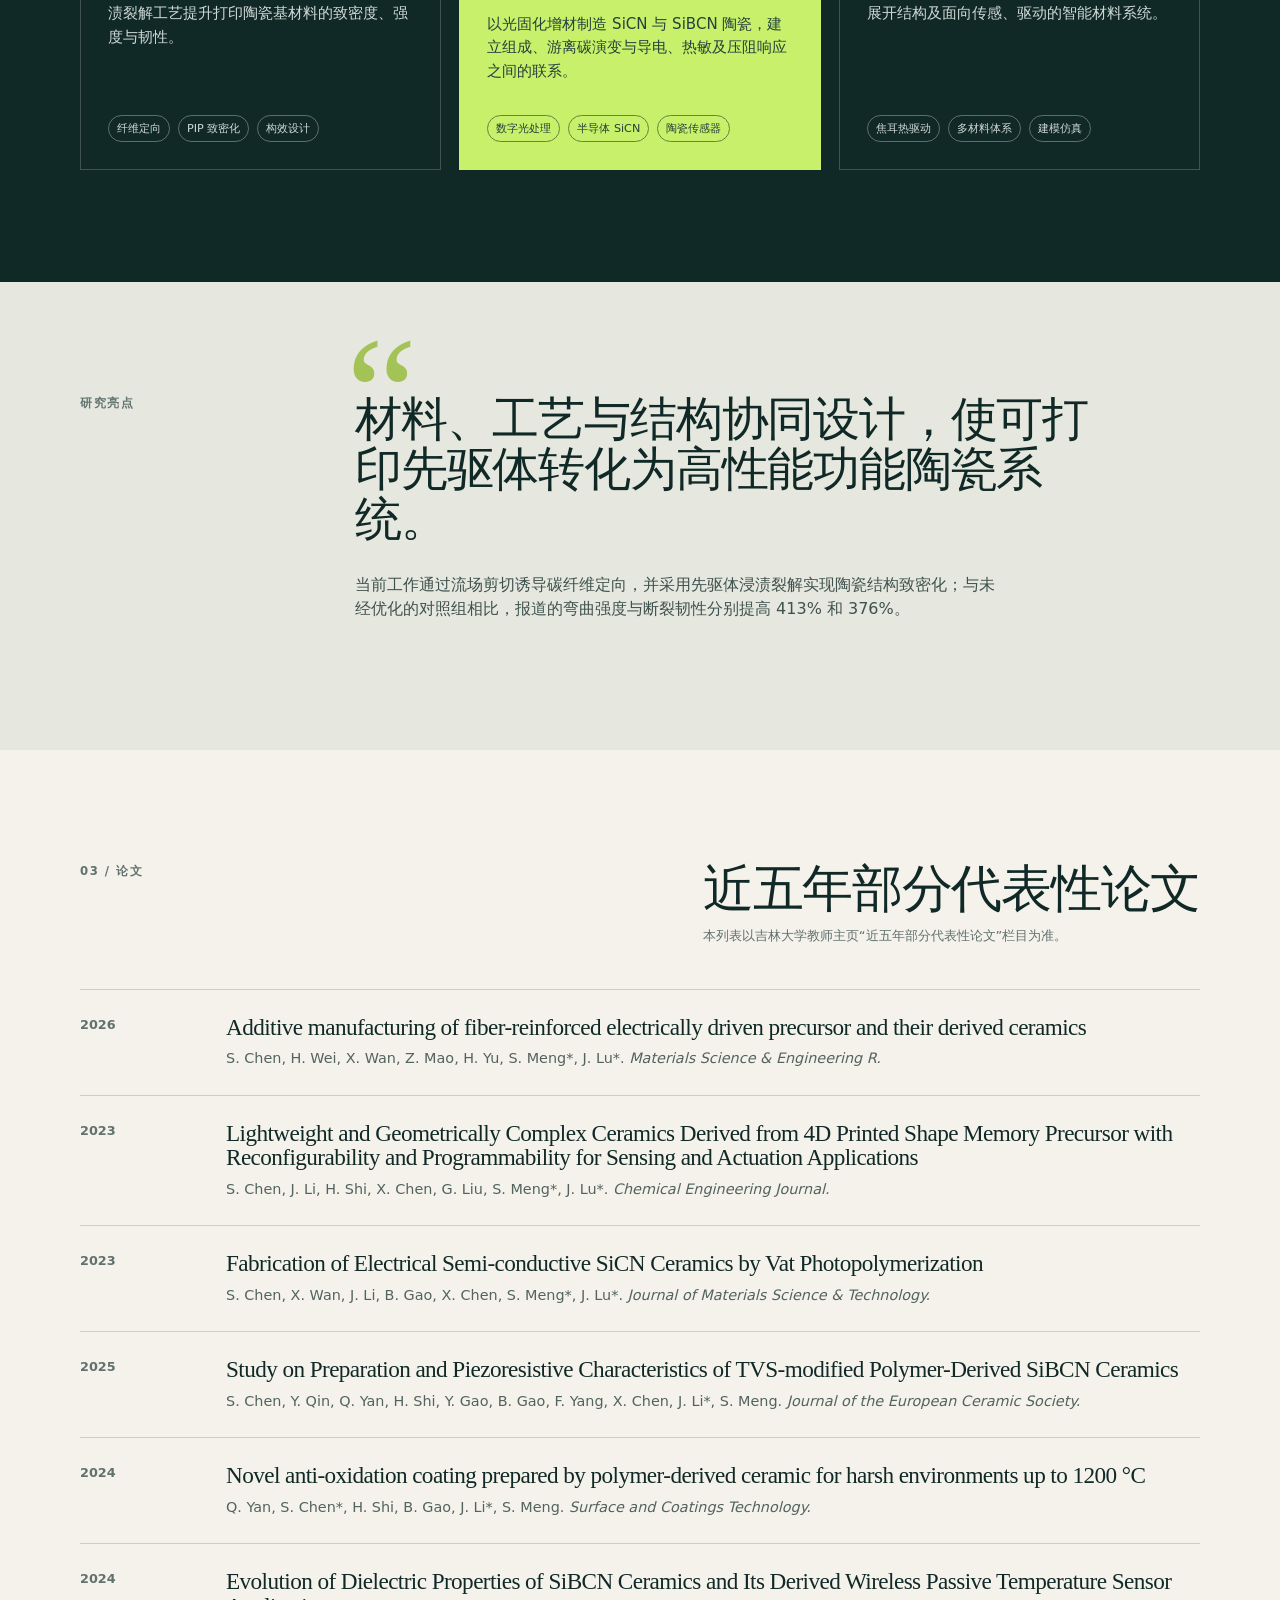
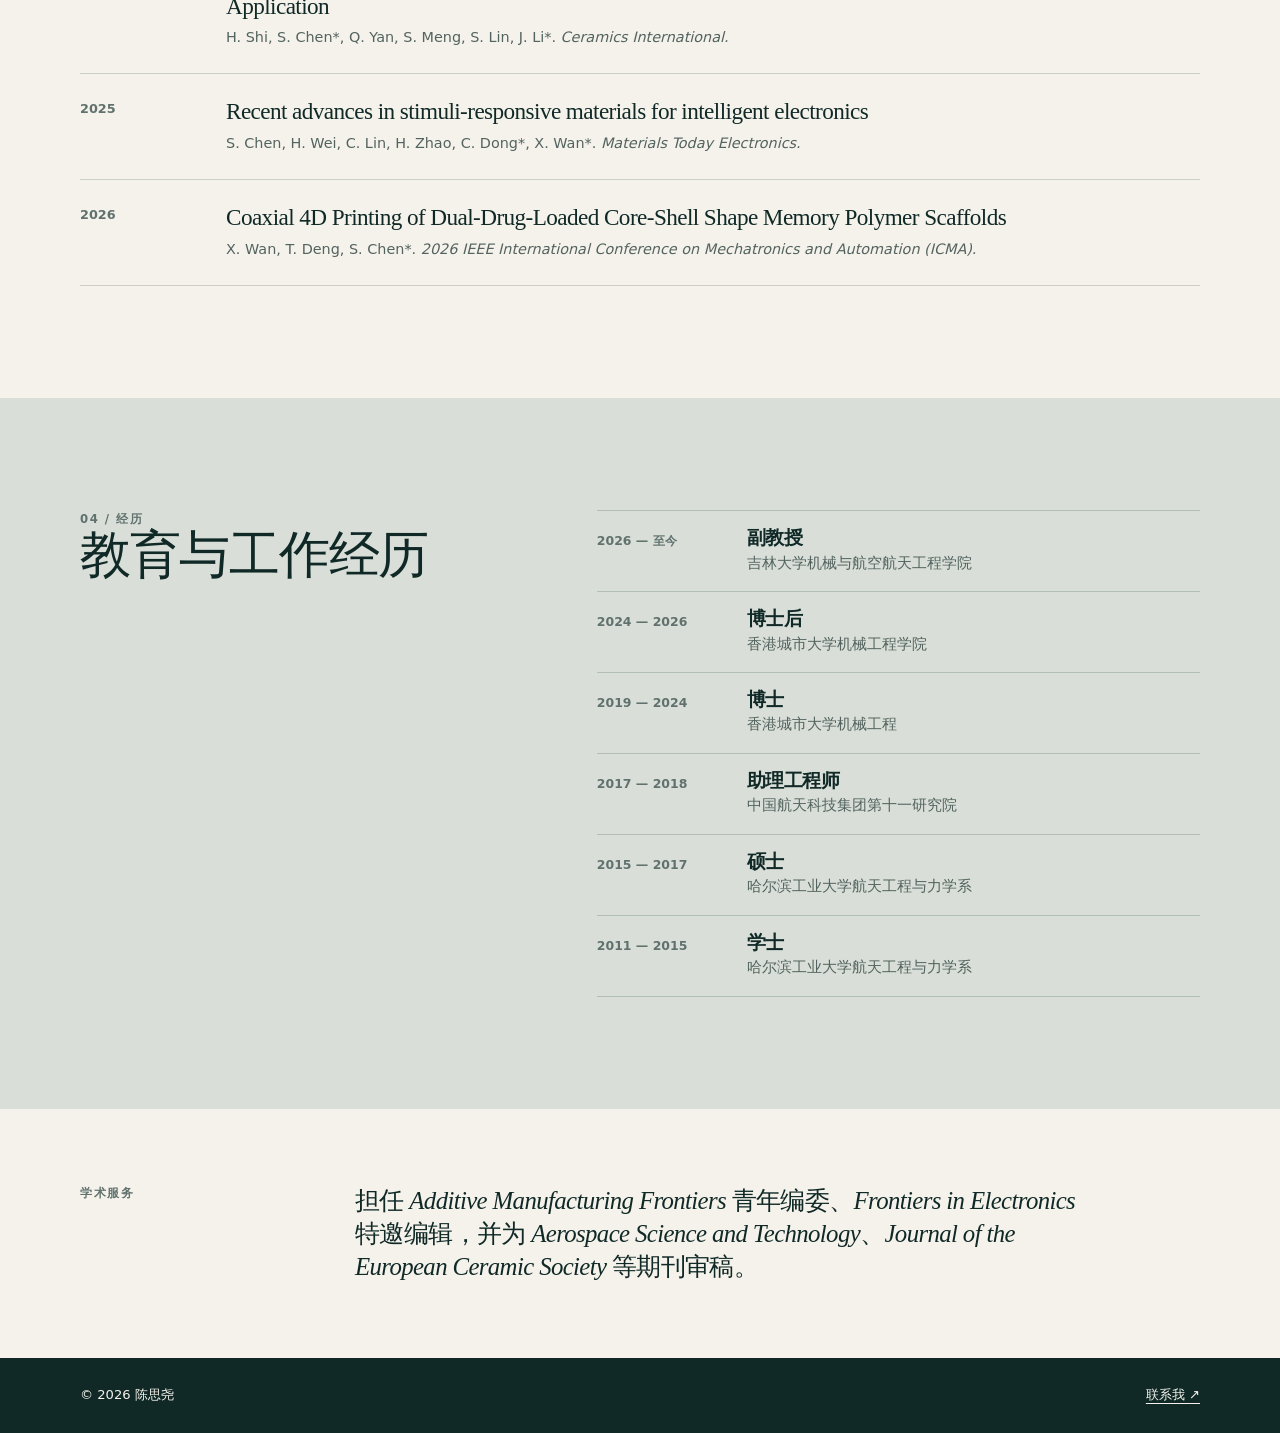
==== commit 4e09098b: "Show eight publications and add language menu" ====
--- a/zh.html
+++ b/zh.html
@@ -13,7 +13,7 @@
     <header class="site-header"><div class="shell nav-wrap">
       <a class="wordmark" href="#top" aria-label="陈思尧主页">SC<span>.</span></a>
       <button class="menu-toggle" type="button" aria-expanded="false" aria-controls="site-nav"><span class="sr-only">打开导航</span><i></i><i></i></button>
-      <nav id="site-nav" class="site-nav" aria-label="主导航"><a href="#about">简介</a><a href="#research">研究</a><a href="#publications">论文</a><a href="#experience">经历</a><span class="language-switch" aria-label="语言选择"><a href="index.html">EN</a><span aria-current="page">中</span></span><a class="contact-link" href="mailto:siyaochen6-c@my.cityu.edu.hk">联系</a></nav>
+      <nav id="site-nav" class="site-nav" aria-label="主导航"><a href="#about">简介</a><a href="#research">研究</a><a href="#publications">论文</a><a href="#experience">经历</a><div class="language-menu"><button class="language-toggle" type="button" aria-expanded="false" aria-controls="language-options-zh">中文 <span aria-hidden="true">⌄</span></button><div id="language-options-zh" class="language-options"><a href="index.html" lang="en">EN</a><a href="zh.html" lang="zh-CN" aria-current="page">中文</a></div></div><a class="contact-link" href="mailto:siyaochen6-c@my.cityu.edu.hk">联系</a></nav>
     </div></header>
     <main id="main">
       <section id="top" class="hero"><div class="shell hero-grid">
--- a/styles.css
+++ b/styles.css
@@ -1,6 +1,6 @@
 :root { --ink:#102927; --paper:#f5f2eb; --mist:#e6e8df; --acid:#c8f06a; --muted:#60716e; --line:rgba(16,41,39,.18); --serif:Georgia,"Times New Roman",serif; --sans:Inter,ui-sans-serif,system-ui,-apple-system,"Segoe UI",sans-serif; }
 * { box-sizing:border-box; } html { scroll-behavior:smooth; } body { margin:0; color:var(--ink); background:var(--paper); font-family:var(--sans); line-height:1.55; } a { color:inherit; } .shell { width:min(1120px,calc(100% - 48px)); margin:auto; } .skip-link { position:fixed; left:16px; top:-50px; z-index:20; padding:8px 12px; background:var(--acid); color:#102927; } .skip-link:focus { top:16px; }
-.site-header { position:absolute; inset:0 0 auto; z-index:5; padding:22px 0; color:var(--paper); } .nav-wrap,.site-nav,.hero-actions,.footer-inner { display:flex; align-items:center; } .nav-wrap { justify-content:space-between; } .wordmark { font-family:var(--serif); font-size:1.65rem; font-weight:700; text-decoration:none; letter-spacing:-.08em; } .wordmark span { color:var(--acid); } .site-nav { gap:25px; font-size:.86rem; } .site-nav a { text-decoration:none; opacity:.88; } .site-nav a:hover,.site-nav a:focus { opacity:1; } .language-switch { display:inline-flex; gap:6px; align-items:center; padding:4px 7px; border:1px solid rgba(245,242,235,.38); border-radius:999px; font-size:.73rem; } .language-switch span { color:var(--acid); font-weight:800; } .language-switch a { padding-left:6px; border-left:1px solid rgba(245,242,235,.32); } .site-nav .contact-link { border:1px solid rgba(245,242,235,.5); border-radius:999px; padding:7px 13px; } .menu-toggle { display:none; }
+.site-header { position:absolute; inset:0 0 auto; z-index:5; padding:22px 0; color:var(--paper); } .nav-wrap,.site-nav,.hero-actions,.footer-inner { display:flex; align-items:center; } .nav-wrap { justify-content:space-between; } .wordmark { font-family:var(--serif); font-size:1.65rem; font-weight:700; text-decoration:none; letter-spacing:-.08em; } .wordmark span { color:var(--acid); } .site-nav { gap:25px; font-size:.86rem; } .site-nav a { text-decoration:none; opacity:.88; } .site-nav a:hover,.site-nav a:focus { opacity:1; } .language-menu { position:relative; } .language-toggle { display:inline-flex; align-items:center; gap:5px; padding:5px 9px; border:1px solid rgba(245,242,235,.38); border-radius:999px; color:var(--paper); background:transparent; font:700 .73rem var(--sans); cursor:pointer; } .language-toggle span { color:var(--acid); font-size:1rem; line-height:.6; transition:transform .16s ease; } .language-toggle[aria-expanded="true"] span { transform:rotate(180deg); } .language-options { position:absolute; top:calc(100% + 8px); right:0; display:none; min-width:82px; padding:5px; border:1px solid rgba(245,242,235,.25); border-radius:10px; background:#143530; box-shadow:0 12px 28px rgba(0,0,0,.24); } .language-options.is-open { display:grid; gap:2px; } .language-options a { padding:6px 8px; border-radius:6px; white-space:nowrap; font-size:.76rem; } .language-options a:hover,.language-options a:focus { opacity:1; background:rgba(200,240,106,.16); } .language-options a[aria-current="page"] { color:var(--acid); } .site-nav .contact-link { border:1px solid rgba(245,242,235,.5); border-radius:999px; padding:7px 13px; } .menu-toggle { display:none; }
 .hero { min-height:690px; padding:158px 0 80px; overflow:hidden; color:var(--paper); background:radial-gradient(circle at 77% 43%,#265c55 0,transparent 28%),linear-gradient(135deg,#082322,#153b36); } .hero-grid { display:grid; grid-template-columns:1.1fr .9fr; gap:55px; align-items:center; } .eyebrow,.section-index,.card-number { margin:0; text-transform:uppercase; letter-spacing:.13em; font-size:.73rem; font-weight:700; } .eyebrow { color:var(--acid); } h1,h2,h3,p { margin-top:0; } h1,h2,h3 { letter-spacing:-.045em; line-height:1.06; } h1 { max-width:680px; margin:15px 0 26px; font-family:var(--serif); font-size:clamp(3.1rem,6vw,5.9rem); font-weight:500; } h1 em { color:var(--acid); font-style:italic; } .lede { max-width:630px; color:#d4dedb; font-size:1.12rem; } .hero-actions { gap:24px; margin-top:35px; flex-wrap:wrap; } .button { display:inline-flex; gap:20px; align-items:center; border-radius:999px; padding:13px 18px; text-decoration:none; font-weight:700; font-size:.9rem; } .button-primary { color:#102927; background:var(--acid); } .button-primary span { font-size:1.15rem; } .text-link { font-size:.87rem; text-underline-offset:5px; }
 .hero-art { position:relative; height:385px; border:1px solid rgba(245,242,235,.24); border-radius:50%; isolation:isolate; } .hero-art:before,.hero-art:after { position:absolute; content:""; inset:12%; border:1px solid rgba(200,240,106,.42); border-radius:50%; } .hero-art:after { inset:27%; border-color:rgba(245,242,235,.28); } .hero-art p { position:absolute; left:50%; bottom:14px; width:100%; margin:0; text-align:center; transform:translateX(-50%); letter-spacing:.19em; font-size:.65rem; color:var(--acid); } .orb { position:absolute; border-radius:50%; filter:blur(1px); } .orb-one { width:130px; height:130px; top:20%; left:12%; background:#c8f06a; opacity:.35; } .orb-two { width:105px; height:105px; right:5%; bottom:14%; background:#6ed2c3; opacity:.3; } .lattice { position:absolute; inset:24%; display:grid; grid-template-columns:repeat(3,1fr); gap:8px; transform:rotate(27deg); } .lattice span { border:1px solid rgba(245,242,235,.72); border-radius:50%; box-shadow:18px 18px 0 -17px var(--acid); }
 .section { padding:112px 0; } .split-heading { display:grid; grid-template-columns:220px minmax(0,740px); gap:55px; } .section-index { color:var(--muted); } .split-heading h2,.section-head h2,.experience-grid h2 { font-family:var(--serif); font-size:clamp(2.25rem,4vw,4rem); font-weight:500; } .split-heading p:not(.section-index) { max-width:720px; font-size:1.08rem; color:#3f514e; } .research-section { color:var(--paper); background:var(--ink); } .research-section .section-index { color:var(--acid); } .section-head { display:flex; justify-content:space-between; gap:35px; align-items:baseline; margin-bottom:42px; } .section-head h2 { margin:0; } .research-grid { display:grid; grid-template-columns:repeat(3,1fr); gap:18px; } .research-card { min-height:355px; display:flex; flex-direction:column; padding:27px; border:1px solid rgba(245,242,235,.21); } .research-card h3 { margin:65px 0 14px; font-family:var(--serif); font-size:2rem; font-weight:500; } .research-card p { color:#d0d9d6; font-size:.94rem; } .research-card ul { display:flex; gap:8px; flex-wrap:wrap; padding:0; margin:auto 0 0; list-style:none; } .research-card li { border:1px solid rgba(245,242,235,.34); padding:4px 8px; border-radius:999px; color:#d0d9d6; font-size:.7rem; } .feature-card { color:var(--ink); background:var(--acid); border-color:var(--acid); } .feature-card p { color:#24423c; } .feature-card li { border-color:#66853e; color:#24423c; }
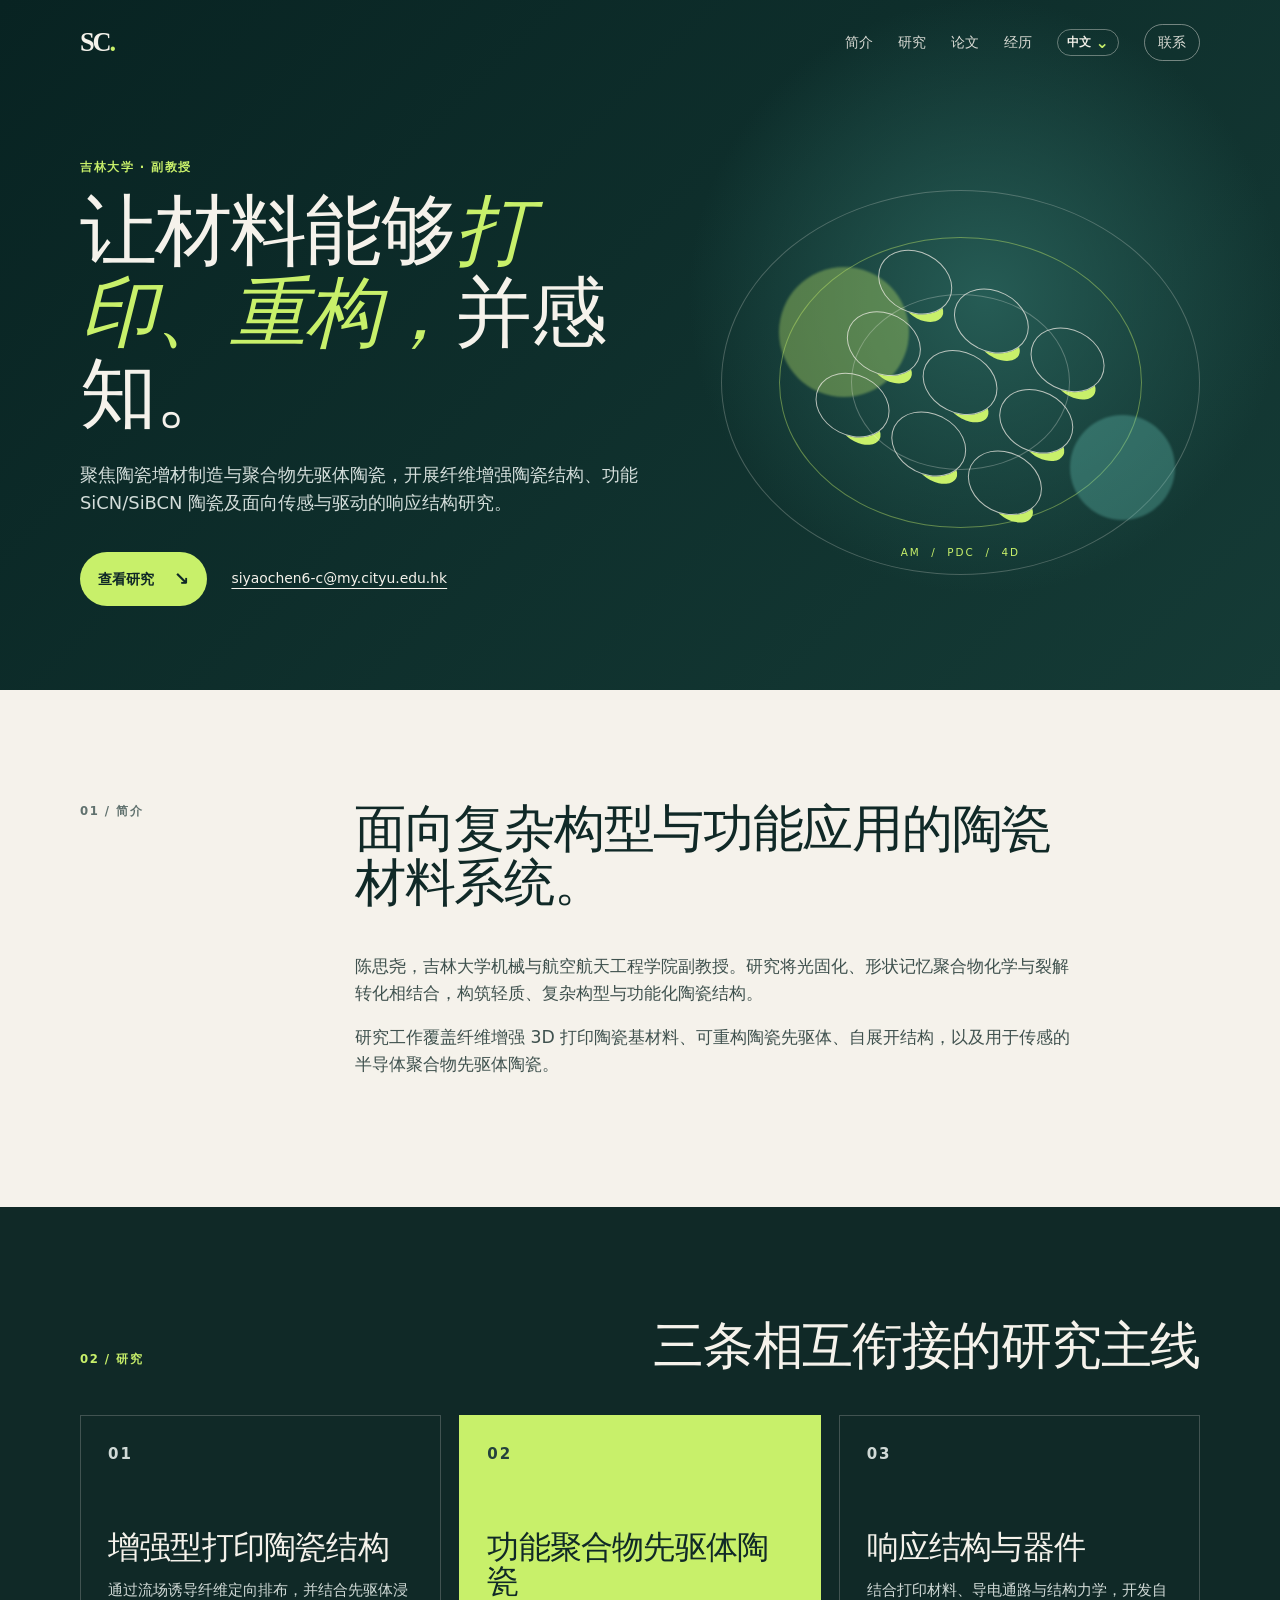
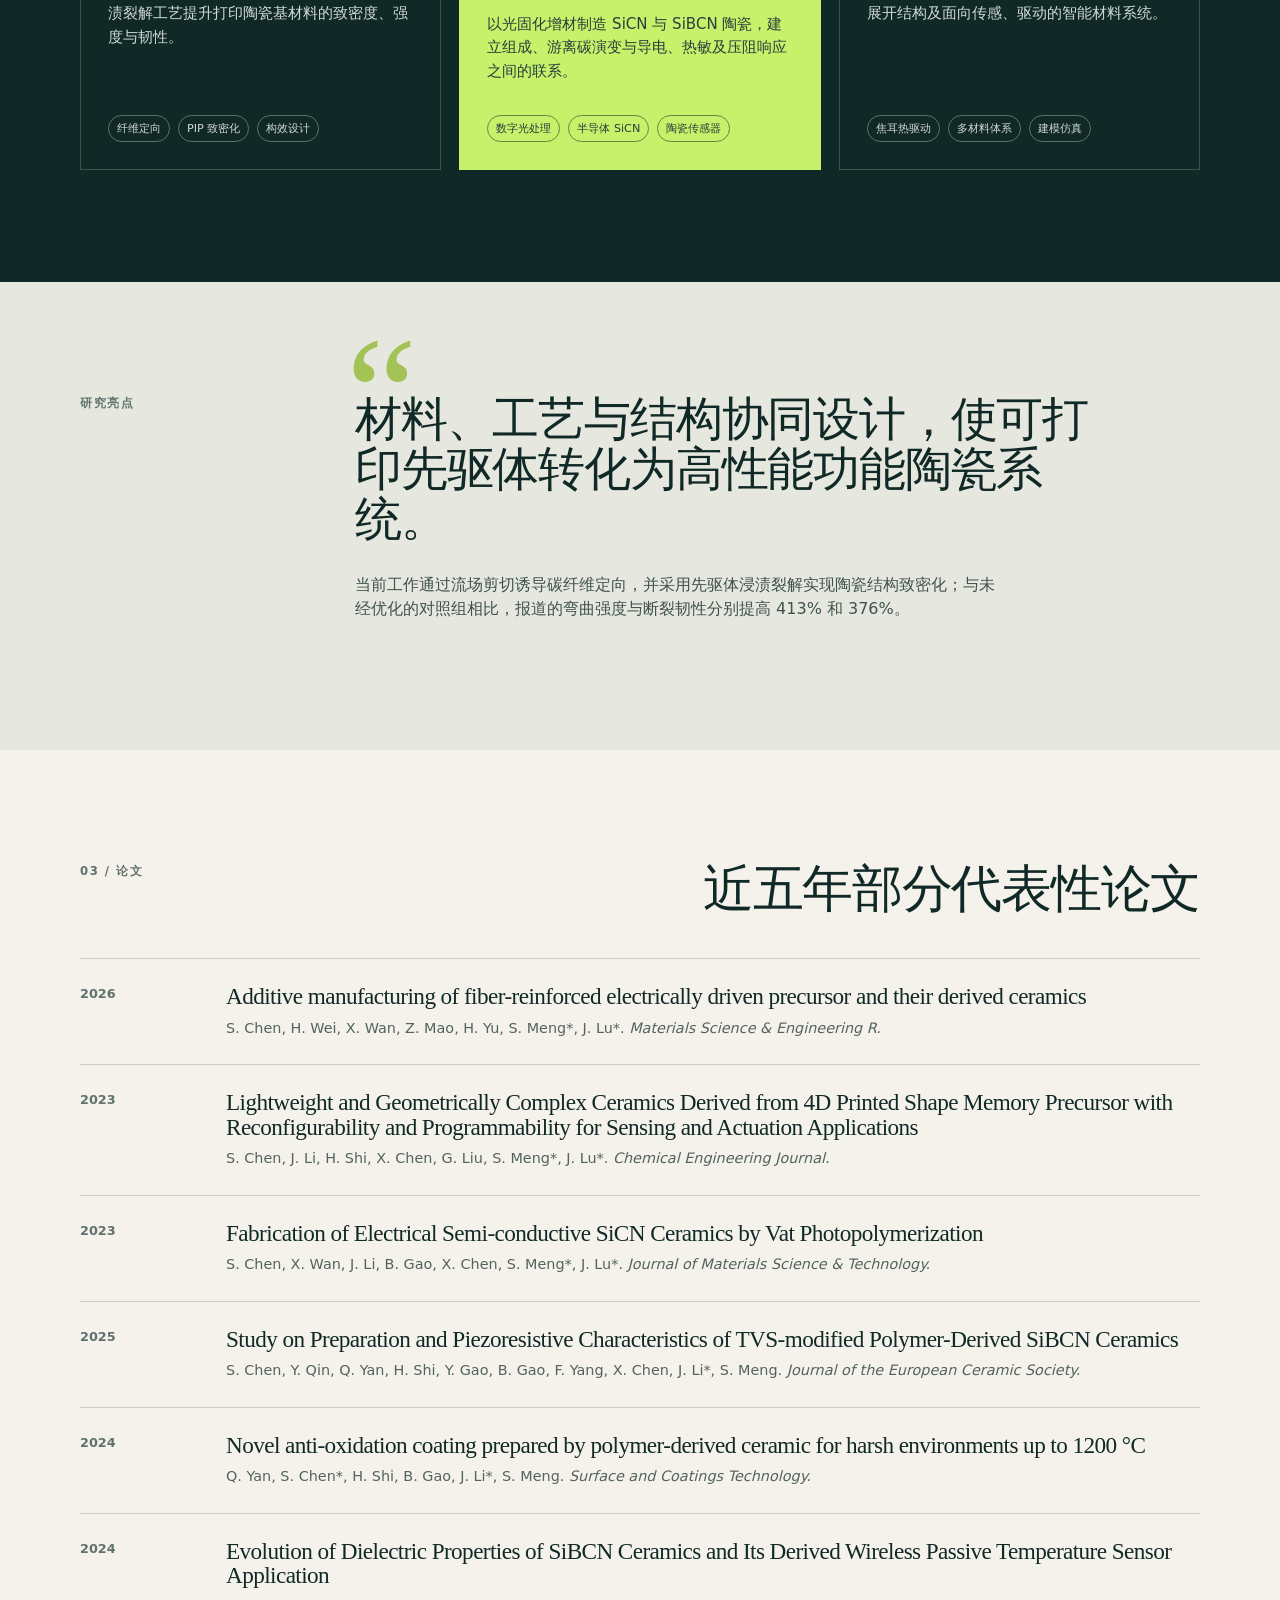
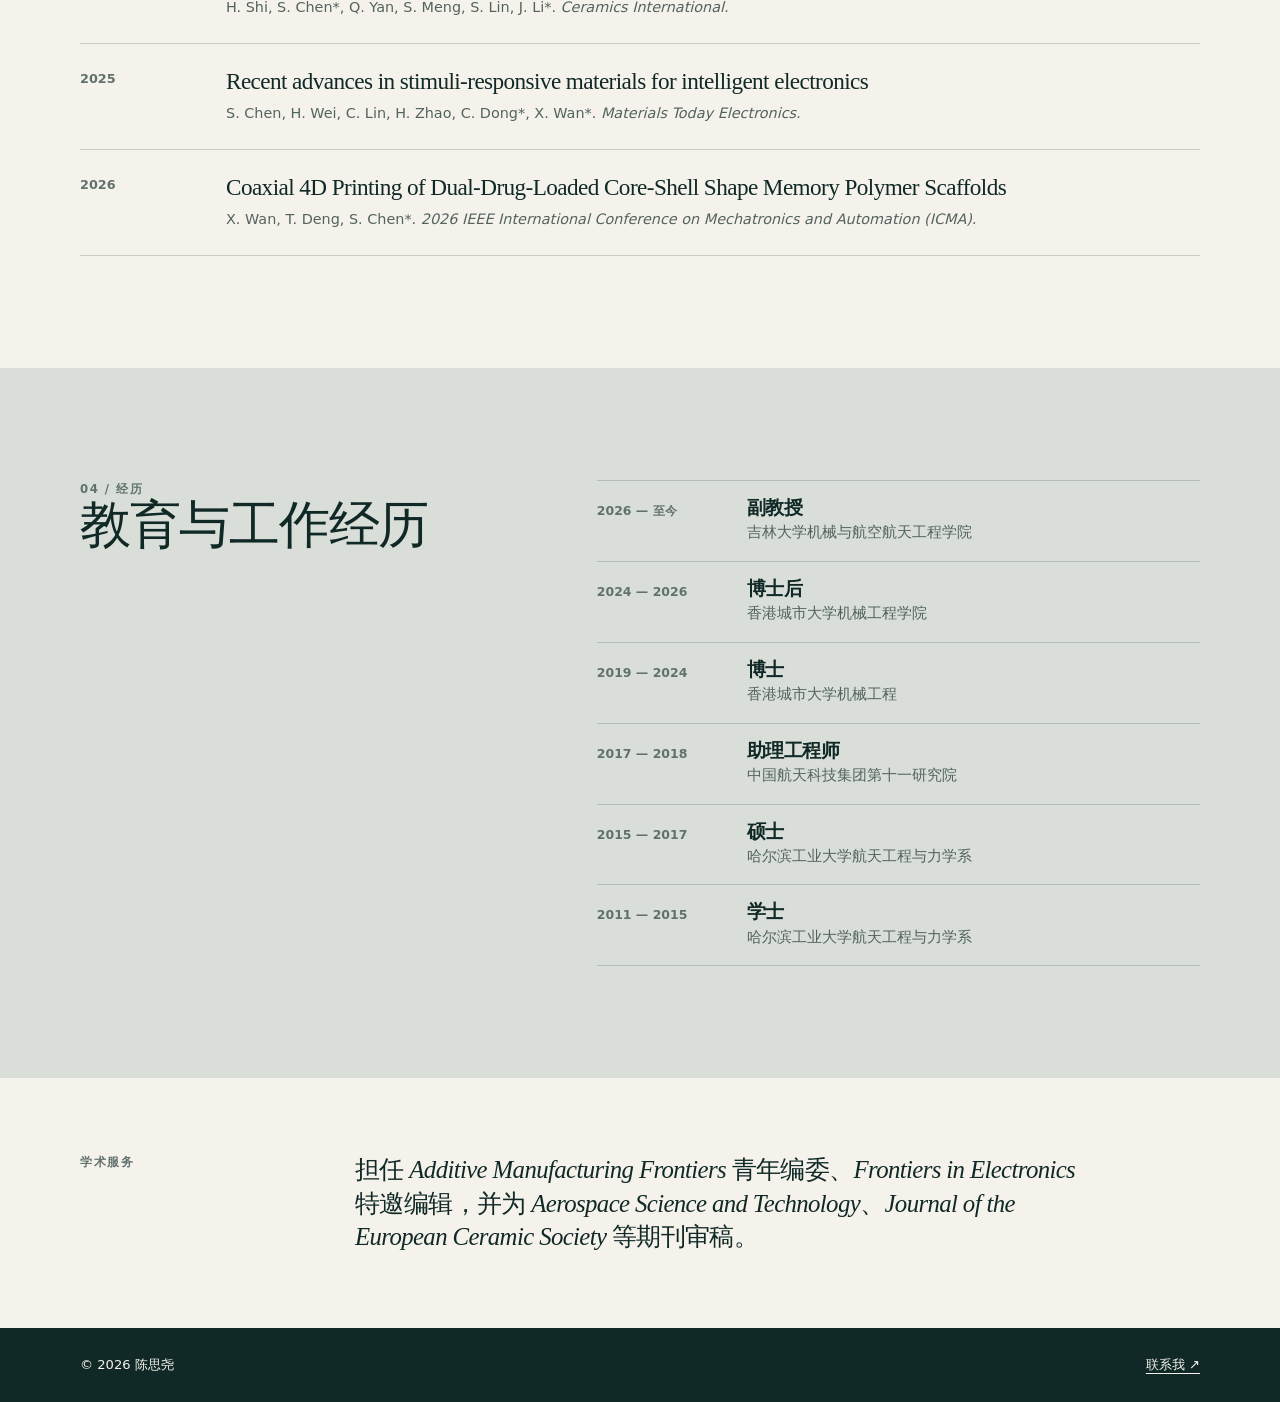
==== commit 2a8e9106: "Remove publication source notes" ====
--- a/zh.html
+++ b/zh.html
@@ -27,7 +27,7 @@
         <article class="research-card"><p class="card-number">03</p><h3>响应结构与器件</h3><p>结合打印材料、导电通路与结构力学，开发自展开结构及面向传感、驱动的智能材料系统。</p><ul><li>焦耳热驱动</li><li>多材料体系</li><li>建模仿真</li></ul></article>
       </div></div></section>
       <section class="section highlight-section"><div class="shell highlight-grid"><p class="section-index">研究亮点</p><div class="highlight-copy"><p class="quote-mark">“</p><h2>材料、工艺与结构协同设计，使可打印先驱体转化为高性能功能陶瓷系统。</h2><p>当前工作通过流场剪切诱导碳纤维定向，并采用先驱体浸渍裂解实现陶瓷结构致密化；与未经优化的对照组相比，报道的弯曲强度与断裂韧性分别提高 413% 和 376%。</p></div></div></section>
-      <section id="publications" class="section publications-section"><div class="shell"><div class="section-head publication-head"><p class="section-index">03 / 论文</p><div><h2>近五年部分代表性论文</h2><p class="small-note">本列表以吉林大学教师主页“近五年部分代表性论文”栏目为准。</p></div></div><ol class="publication-list" data-publications="zh"></ol></div></section>
+      <section id="publications" class="section publications-section"><div class="shell"><div class="section-head publication-head"><p class="section-index">03 / 论文</p><div><h2>近五年部分代表性论文</h2></div></div><ol class="publication-list" data-publications="zh"></ol></div></section>
       <section id="experience" class="section experience-section"><div class="shell experience-grid"><div><p class="section-index">04 / 经历</p><h2>教育与工作经历</h2></div><div class="timeline"><article><p>2026 — 至今</p><div><h3>副教授</h3><p>吉林大学机械与航空航天工程学院</p></div></article><article><p>2024 — 2026</p><div><h3>博士后</h3><p>香港城市大学机械工程学院</p></div></article><article><p>2019 — 2024</p><div><h3>博士</h3><p>香港城市大学机械工程</p></div></article><article><p>2017 — 2018</p><div><h3>助理工程师</h3><p>中国航天科技集团第十一研究院</p></div></article><article><p>2015 — 2017</p><div><h3>硕士</h3><p>哈尔滨工业大学航天工程与力学系</p></div></article><article><p>2011 — 2015</p><div><h3>学士</h3><p>哈尔滨工业大学航天工程与力学系</p></div></article></div></div></section>
       <section class="section service-section"><div class="shell service-grid"><p class="section-index">学术服务</p><p>担任 <em>Additive Manufacturing Frontiers</em> 青年编委、<em>Frontiers in Electronics</em> 特邀编辑，并为 <em>Aerospace Science and Technology</em>、<em>Journal of the European Ceramic Society</em> 等期刊审稿。</p></div></section>
     </main>
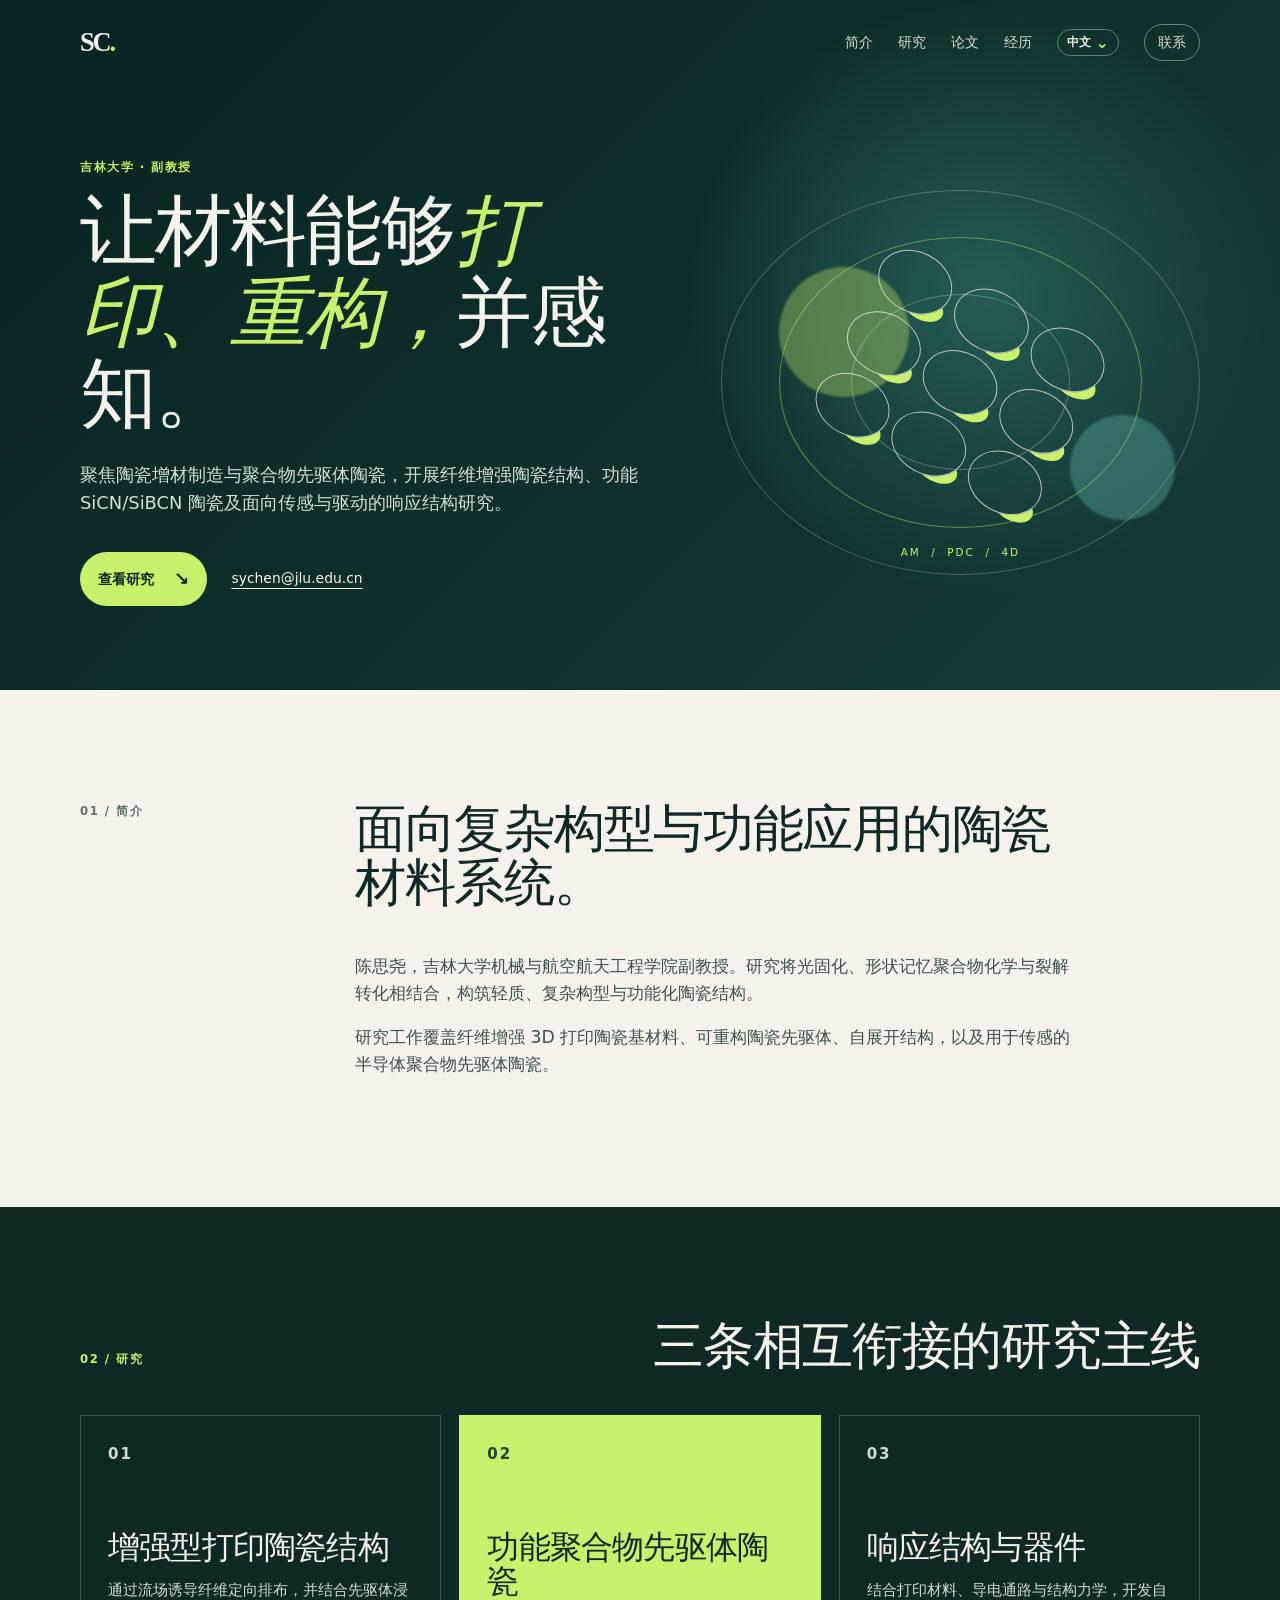
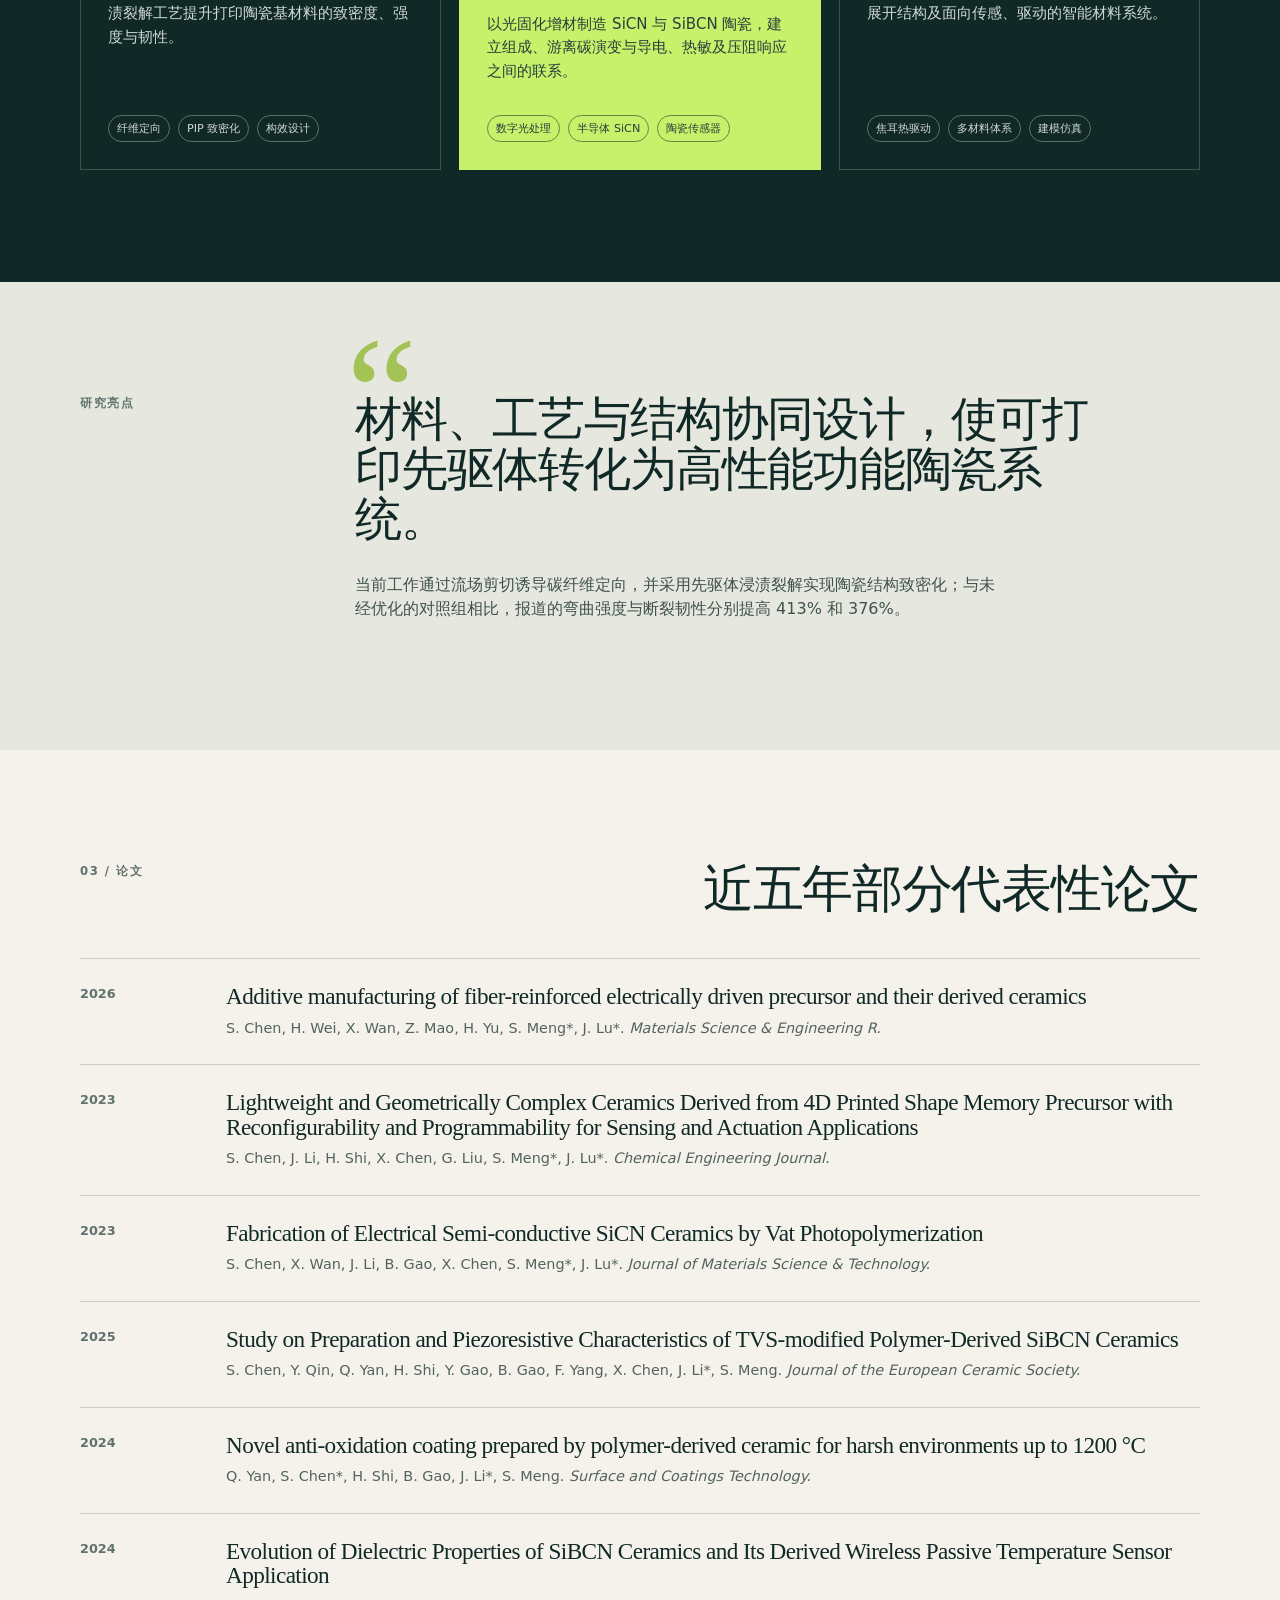
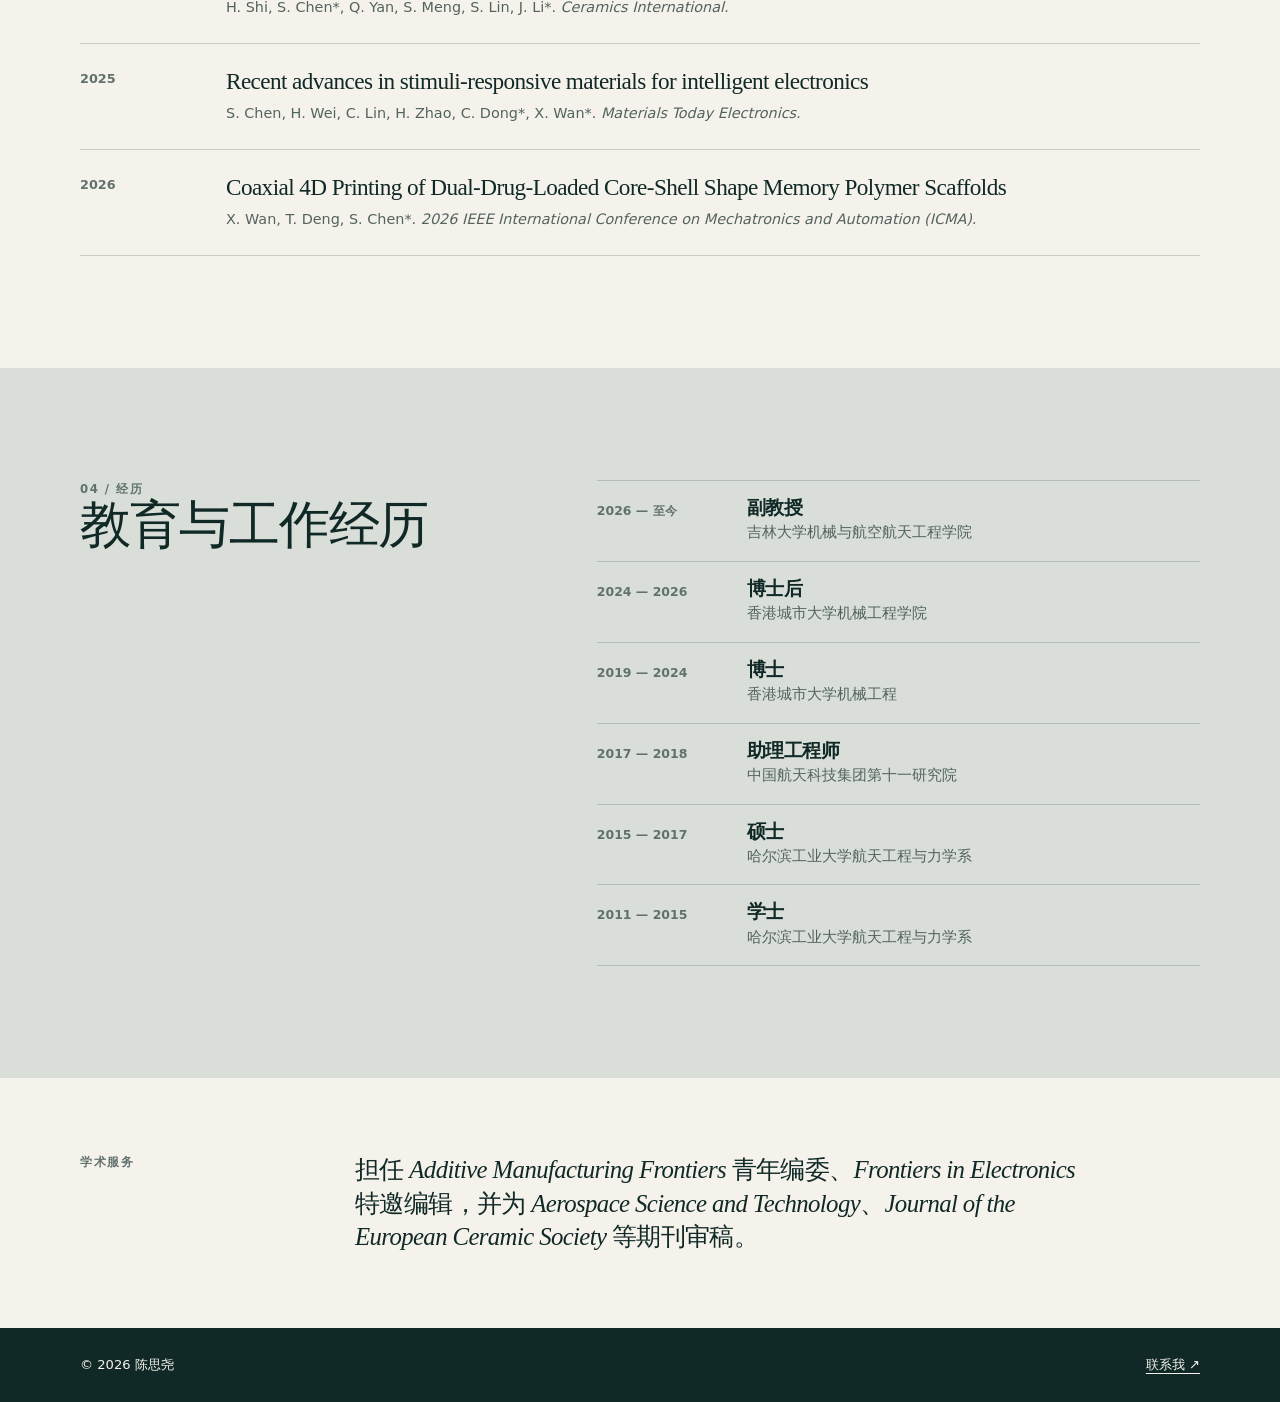
==== commit 2a21ec74: "Update contact email address" ====
--- a/zh.html
+++ b/zh.html
@@ -13,11 +13,11 @@
     <header class="site-header"><div class="shell nav-wrap">
       <a class="wordmark" href="#top" aria-label="陈思尧主页">SC<span>.</span></a>
       <button class="menu-toggle" type="button" aria-expanded="false" aria-controls="site-nav"><span class="sr-only">打开导航</span><i></i><i></i></button>
-      <nav id="site-nav" class="site-nav" aria-label="主导航"><a href="#about">简介</a><a href="#research">研究</a><a href="#publications">论文</a><a href="#experience">经历</a><div class="language-menu"><button class="language-toggle" type="button" aria-expanded="false" aria-controls="language-options-zh">中文 <span aria-hidden="true">⌄</span></button><div id="language-options-zh" class="language-options"><a href="index.html" lang="en">EN</a><a href="zh.html" lang="zh-CN" aria-current="page">中文</a></div></div><a class="contact-link" href="mailto:siyaochen6-c@my.cityu.edu.hk">联系</a></nav>
+      <nav id="site-nav" class="site-nav" aria-label="主导航"><a href="#about">简介</a><a href="#research">研究</a><a href="#publications">论文</a><a href="#experience">经历</a><div class="language-menu"><button class="language-toggle" type="button" aria-expanded="false" aria-controls="language-options-zh">中文 <span aria-hidden="true">⌄</span></button><div id="language-options-zh" class="language-options"><a href="index.html" lang="en">EN</a><a href="zh.html" lang="zh-CN" aria-current="page">中文</a></div></div><a class="contact-link" href="mailto:sychen@jlu.edu.cn">联系</a></nav>
     </div></header>
     <main id="main">
       <section id="top" class="hero"><div class="shell hero-grid">
-        <div class="hero-copy"><p class="eyebrow">吉林大学 · 副教授</p><h1>让材料能够<em>打印、重构，</em>并感知。</h1><p class="lede">聚焦陶瓷增材制造与聚合物先驱体陶瓷，开展纤维增强陶瓷结构、功能 SiCN/SiBCN 陶瓷及面向传感与驱动的响应结构研究。</p><div class="hero-actions"><a class="button button-primary" href="#research">查看研究 <span>↘</span></a><a class="text-link" href="mailto:siyaochen6-c@my.cityu.edu.hk">siyaochen6-c@my.cityu.edu.hk</a></div></div>
+        <div class="hero-copy"><p class="eyebrow">吉林大学 · 副教授</p><h1>让材料能够<em>打印、重构，</em>并感知。</h1><p class="lede">聚焦陶瓷增材制造与聚合物先驱体陶瓷，开展纤维增强陶瓷结构、功能 SiCN/SiBCN 陶瓷及面向传感与驱动的响应结构研究。</p><div class="hero-actions"><a class="button button-primary" href="#research">查看研究 <span>↘</span></a><a class="text-link" href="mailto:sychen@jlu.edu.cn">sychen@jlu.edu.cn</a></div></div>
         <div class="hero-art" aria-hidden="true"><div class="orb orb-one"></div><div class="orb orb-two"></div><div class="lattice"><span></span><span></span><span></span><span></span><span></span><span></span><span></span><span></span><span></span></div><p>AM&nbsp; / &nbsp;PDC&nbsp; / &nbsp;4D</p></div>
       </div></section>
       <section id="about" class="section about-section"><div class="shell split-heading"><p class="section-index">01 / 简介</p><div><h2>面向复杂构型与功能应用的陶瓷材料系统。</h2><p>陈思尧，吉林大学机械与航空航天工程学院副教授。研究将光固化、形状记忆聚合物化学与裂解转化相结合，构筑轻质、复杂构型与功能化陶瓷结构。</p><p>研究工作覆盖纤维增强 3D 打印陶瓷基材料、可重构陶瓷先驱体、自展开结构，以及用于传感的半导体聚合物先驱体陶瓷。</p></div></div></section>
@@ -31,6 +31,6 @@
       <section id="experience" class="section experience-section"><div class="shell experience-grid"><div><p class="section-index">04 / 经历</p><h2>教育与工作经历</h2></div><div class="timeline"><article><p>2026 — 至今</p><div><h3>副教授</h3><p>吉林大学机械与航空航天工程学院</p></div></article><article><p>2024 — 2026</p><div><h3>博士后</h3><p>香港城市大学机械工程学院</p></div></article><article><p>2019 — 2024</p><div><h3>博士</h3><p>香港城市大学机械工程</p></div></article><article><p>2017 — 2018</p><div><h3>助理工程师</h3><p>中国航天科技集团第十一研究院</p></div></article><article><p>2015 — 2017</p><div><h3>硕士</h3><p>哈尔滨工业大学航天工程与力学系</p></div></article><article><p>2011 — 2015</p><div><h3>学士</h3><p>哈尔滨工业大学航天工程与力学系</p></div></article></div></div></section>
       <section class="section service-section"><div class="shell service-grid"><p class="section-index">学术服务</p><p>担任 <em>Additive Manufacturing Frontiers</em> 青年编委、<em>Frontiers in Electronics</em> 特邀编辑，并为 <em>Aerospace Science and Technology</em>、<em>Journal of the European Ceramic Society</em> 等期刊审稿。</p></div></section>
     </main>
-    <footer class="site-footer"><div class="shell footer-inner"><p>© <span id="year"></span> 陈思尧</p><a href="mailto:siyaochen6-c@my.cityu.edu.hk">联系我 ↗</a></div></footer><script src="script.js"></script>
+    <footer class="site-footer"><div class="shell footer-inner"><p>© <span id="year"></span> 陈思尧</p><a href="mailto:sychen@jlu.edu.cn">联系我 ↗</a></div></footer><script src="script.js"></script>
   </body>
 </html>
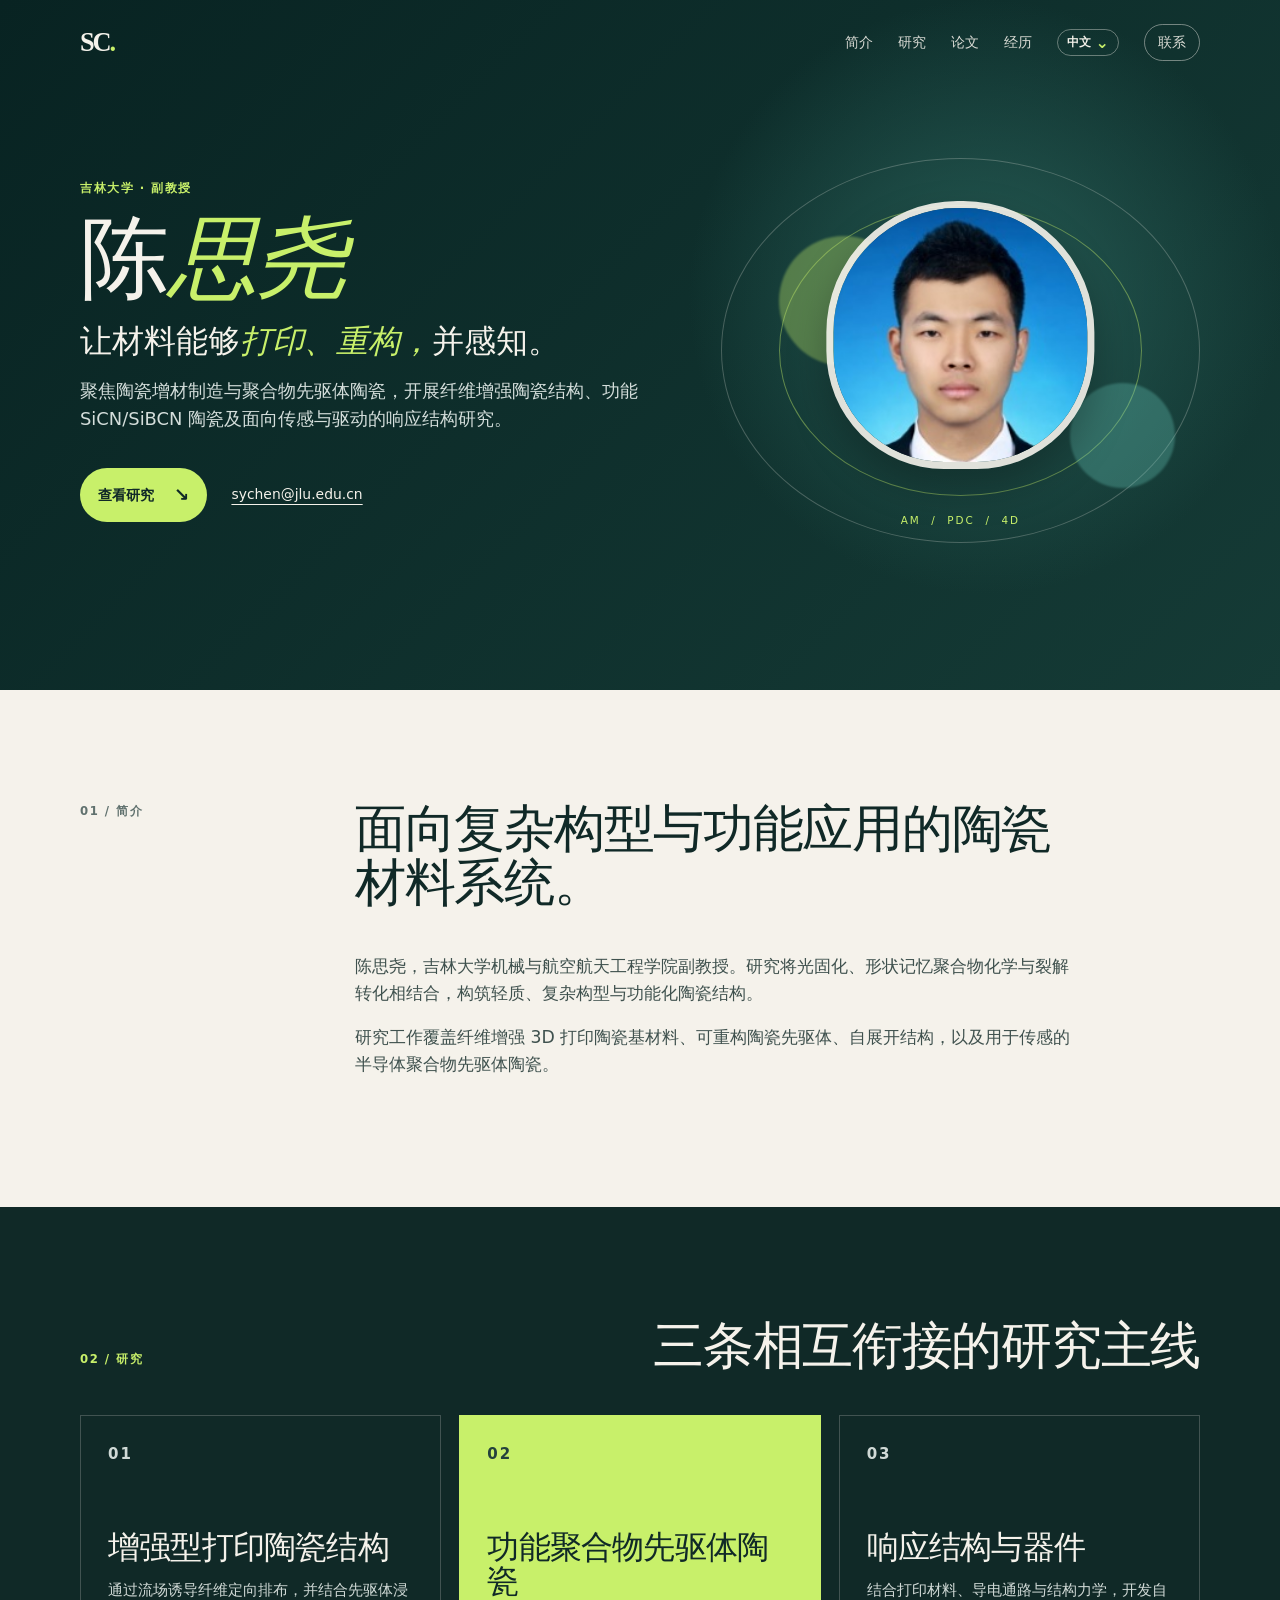
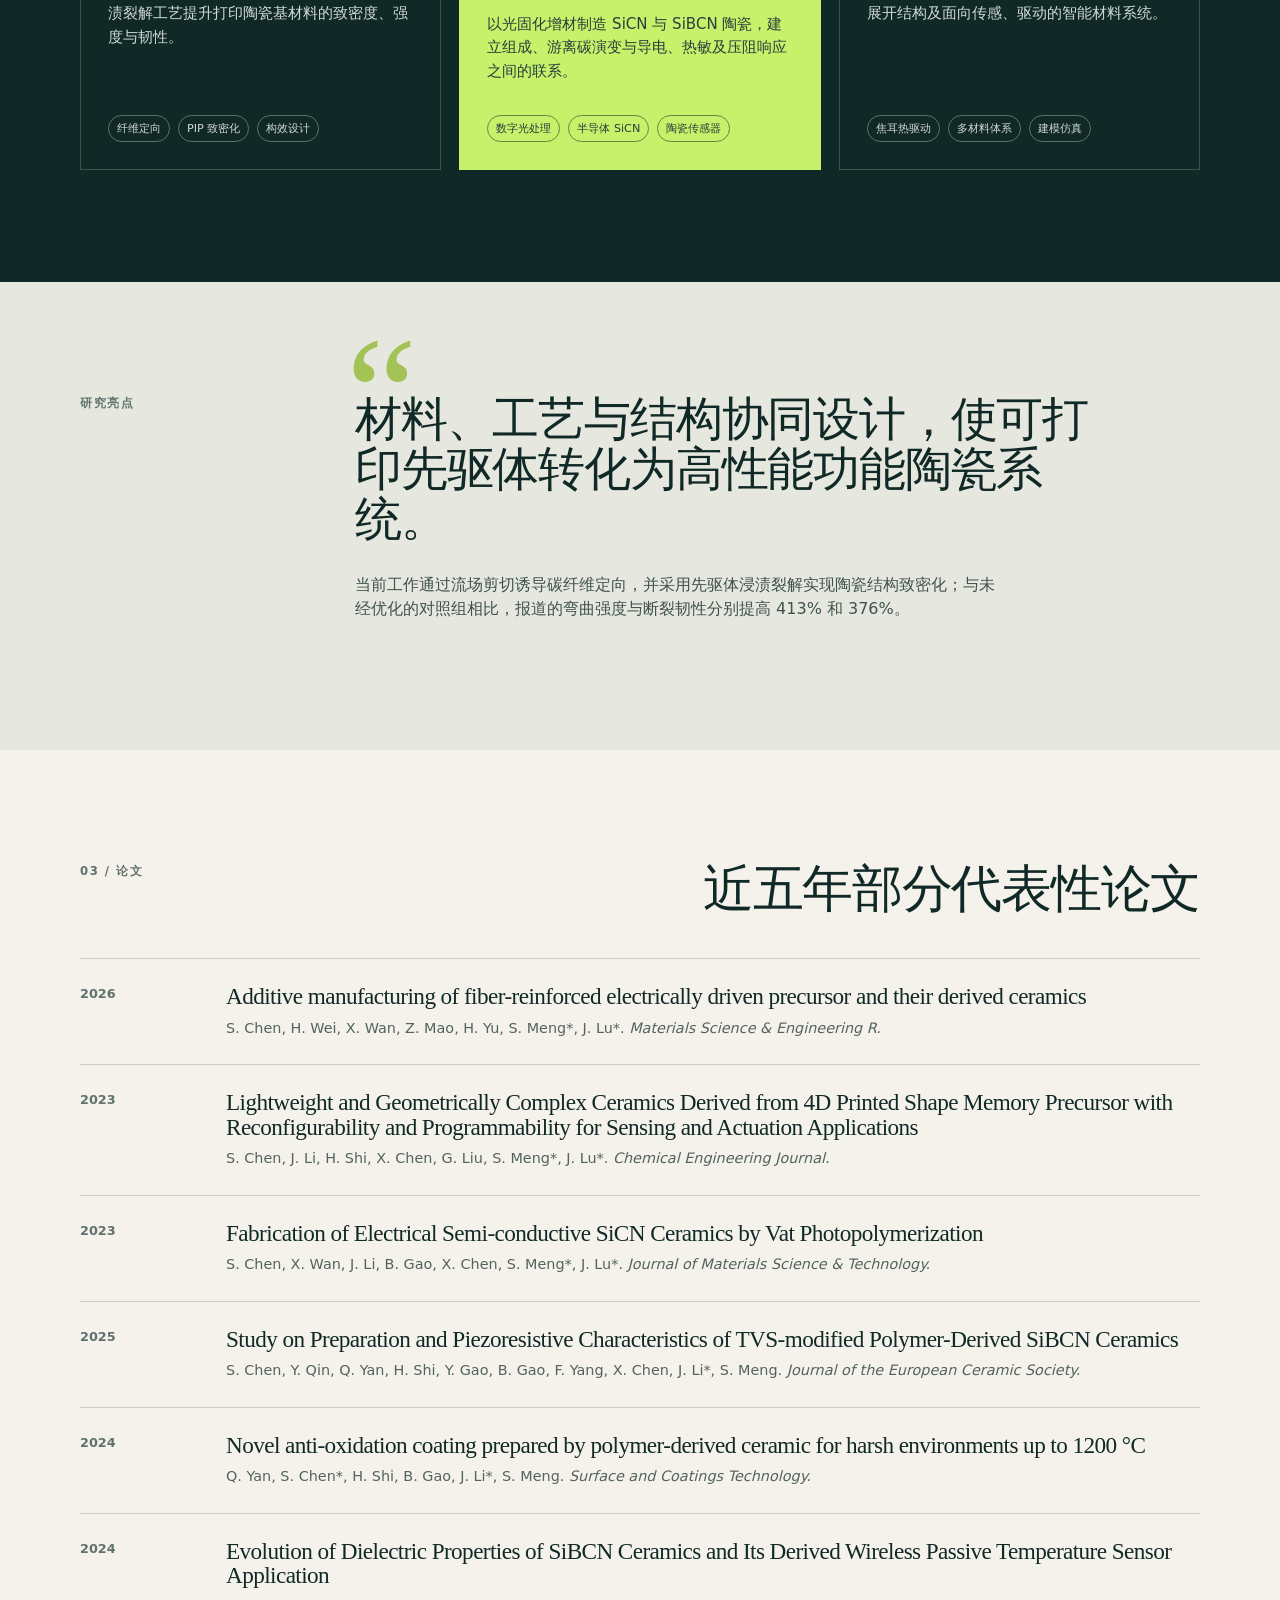
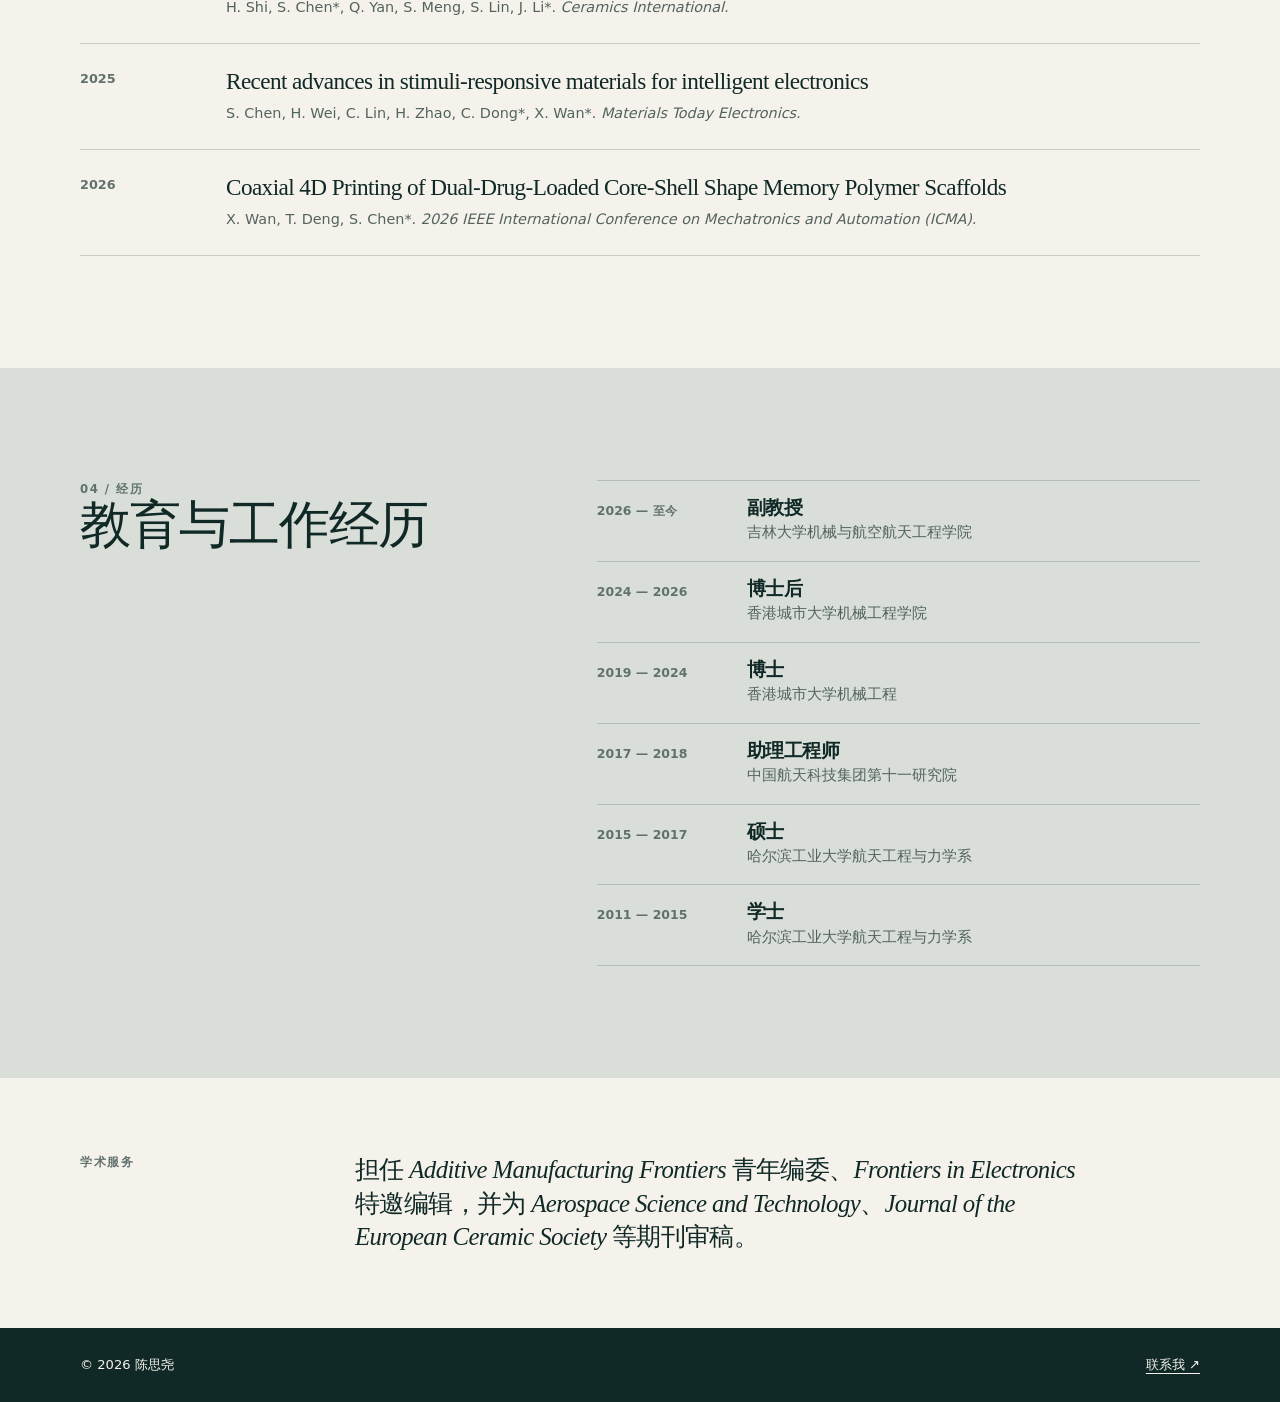
==== commit 705eed5e: "Feature name and portrait on homepage" ====
--- a/zh.html
+++ b/zh.html
@@ -17,8 +17,8 @@
     </div></header>
     <main id="main">
       <section id="top" class="hero"><div class="shell hero-grid">
-        <div class="hero-copy"><p class="eyebrow">吉林大学 · 副教授</p><h1>让材料能够<em>打印、重构，</em>并感知。</h1><p class="lede">聚焦陶瓷增材制造与聚合物先驱体陶瓷，开展纤维增强陶瓷结构、功能 SiCN/SiBCN 陶瓷及面向传感与驱动的响应结构研究。</p><div class="hero-actions"><a class="button button-primary" href="#research">查看研究 <span>↘</span></a><a class="text-link" href="mailto:sychen@jlu.edu.cn">sychen@jlu.edu.cn</a></div></div>
-        <div class="hero-art" aria-hidden="true"><div class="orb orb-one"></div><div class="orb orb-two"></div><div class="lattice"><span></span><span></span><span></span><span></span><span></span><span></span><span></span><span></span><span></span></div><p>AM&nbsp; / &nbsp;PDC&nbsp; / &nbsp;4D</p></div>
+        <div class="hero-copy"><p class="eyebrow">吉林大学 · 副教授</p><h1>陈<em>思尧</em></h1><p class="hero-tagline">让材料能够<em>打印、重构，</em>并感知。</p><p class="lede">聚焦陶瓷增材制造与聚合物先驱体陶瓷，开展纤维增强陶瓷结构、功能 SiCN/SiBCN 陶瓷及面向传感与驱动的响应结构研究。</p><div class="hero-actions"><a class="button button-primary" href="#research">查看研究 <span>↘</span></a><a class="text-link" href="mailto:sychen@jlu.edu.cn">sychen@jlu.edu.cn</a></div></div>
+        <div class="hero-art"><div class="orb orb-one" aria-hidden="true"></div><div class="orb orb-two" aria-hidden="true"></div><img class="portrait" src="portrait.jpeg" alt="陈思尧"><p>AM&nbsp; / &nbsp;PDC&nbsp; / &nbsp;4D</p></div>
       </div></section>
       <section id="about" class="section about-section"><div class="shell split-heading"><p class="section-index">01 / 简介</p><div><h2>面向复杂构型与功能应用的陶瓷材料系统。</h2><p>陈思尧，吉林大学机械与航空航天工程学院副教授。研究将光固化、形状记忆聚合物化学与裂解转化相结合，构筑轻质、复杂构型与功能化陶瓷结构。</p><p>研究工作覆盖纤维增强 3D 打印陶瓷基材料、可重构陶瓷先驱体、自展开结构，以及用于传感的半导体聚合物先驱体陶瓷。</p></div></div></section>
       <section id="research" class="section research-section"><div class="shell"><div class="section-head"><p class="section-index">02 / 研究</p><h2>三条相互衔接的研究主线</h2></div><div class="research-grid">
--- a/styles.css
+++ b/styles.css
@@ -1,8 +1,8 @@
 :root { --ink:#102927; --paper:#f5f2eb; --mist:#e6e8df; --acid:#c8f06a; --muted:#60716e; --line:rgba(16,41,39,.18); --serif:Georgia,"Times New Roman",serif; --sans:Inter,ui-sans-serif,system-ui,-apple-system,"Segoe UI",sans-serif; }
 * { box-sizing:border-box; } html { scroll-behavior:smooth; } body { margin:0; color:var(--ink); background:var(--paper); font-family:var(--sans); line-height:1.55; } a { color:inherit; } .shell { width:min(1120px,calc(100% - 48px)); margin:auto; } .skip-link { position:fixed; left:16px; top:-50px; z-index:20; padding:8px 12px; background:var(--acid); color:#102927; } .skip-link:focus { top:16px; }
 .site-header { position:absolute; inset:0 0 auto; z-index:5; padding:22px 0; color:var(--paper); } .nav-wrap,.site-nav,.hero-actions,.footer-inner { display:flex; align-items:center; } .nav-wrap { justify-content:space-between; } .wordmark { font-family:var(--serif); font-size:1.65rem; font-weight:700; text-decoration:none; letter-spacing:-.08em; } .wordmark span { color:var(--acid); } .site-nav { gap:25px; font-size:.86rem; } .site-nav a { text-decoration:none; opacity:.88; } .site-nav a:hover,.site-nav a:focus { opacity:1; } .language-menu { position:relative; } .language-toggle { display:inline-flex; align-items:center; gap:5px; padding:5px 9px; border:1px solid rgba(245,242,235,.38); border-radius:999px; color:var(--paper); background:transparent; font:700 .73rem var(--sans); cursor:pointer; } .language-toggle span { color:var(--acid); font-size:1rem; line-height:.6; transition:transform .16s ease; } .language-toggle[aria-expanded="true"] span { transform:rotate(180deg); } .language-options { position:absolute; top:calc(100% + 8px); right:0; display:none; min-width:82px; padding:5px; border:1px solid rgba(245,242,235,.25); border-radius:10px; background:#143530; box-shadow:0 12px 28px rgba(0,0,0,.24); } .language-options.is-open { display:grid; gap:2px; } .language-options a { padding:6px 8px; border-radius:6px; white-space:nowrap; font-size:.76rem; } .language-options a:hover,.language-options a:focus { opacity:1; background:rgba(200,240,106,.16); } .language-options a[aria-current="page"] { color:var(--acid); } .site-nav .contact-link { border:1px solid rgba(245,242,235,.5); border-radius:999px; padding:7px 13px; } .menu-toggle { display:none; }
-.hero { min-height:690px; padding:158px 0 80px; overflow:hidden; color:var(--paper); background:radial-gradient(circle at 77% 43%,#265c55 0,transparent 28%),linear-gradient(135deg,#082322,#153b36); } .hero-grid { display:grid; grid-template-columns:1.1fr .9fr; gap:55px; align-items:center; } .eyebrow,.section-index,.card-number { margin:0; text-transform:uppercase; letter-spacing:.13em; font-size:.73rem; font-weight:700; } .eyebrow { color:var(--acid); } h1,h2,h3,p { margin-top:0; } h1,h2,h3 { letter-spacing:-.045em; line-height:1.06; } h1 { max-width:680px; margin:15px 0 26px; font-family:var(--serif); font-size:clamp(3.1rem,6vw,5.9rem); font-weight:500; } h1 em { color:var(--acid); font-style:italic; } .lede { max-width:630px; color:#d4dedb; font-size:1.12rem; } .hero-actions { gap:24px; margin-top:35px; flex-wrap:wrap; } .button { display:inline-flex; gap:20px; align-items:center; border-radius:999px; padding:13px 18px; text-decoration:none; font-weight:700; font-size:.9rem; } .button-primary { color:#102927; background:var(--acid); } .button-primary span { font-size:1.15rem; } .text-link { font-size:.87rem; text-underline-offset:5px; }
-.hero-art { position:relative; height:385px; border:1px solid rgba(245,242,235,.24); border-radius:50%; isolation:isolate; } .hero-art:before,.hero-art:after { position:absolute; content:""; inset:12%; border:1px solid rgba(200,240,106,.42); border-radius:50%; } .hero-art:after { inset:27%; border-color:rgba(245,242,235,.28); } .hero-art p { position:absolute; left:50%; bottom:14px; width:100%; margin:0; text-align:center; transform:translateX(-50%); letter-spacing:.19em; font-size:.65rem; color:var(--acid); } .orb { position:absolute; border-radius:50%; filter:blur(1px); } .orb-one { width:130px; height:130px; top:20%; left:12%; background:#c8f06a; opacity:.35; } .orb-two { width:105px; height:105px; right:5%; bottom:14%; background:#6ed2c3; opacity:.3; } .lattice { position:absolute; inset:24%; display:grid; grid-template-columns:repeat(3,1fr); gap:8px; transform:rotate(27deg); } .lattice span { border:1px solid rgba(245,242,235,.72); border-radius:50%; box-shadow:18px 18px 0 -17px var(--acid); }
+.hero { min-height:690px; padding:158px 0 80px; overflow:hidden; color:var(--paper); background:radial-gradient(circle at 77% 43%,#265c55 0,transparent 28%),linear-gradient(135deg,#082322,#153b36); } .hero-grid { display:grid; grid-template-columns:1.1fr .9fr; gap:55px; align-items:center; } .eyebrow,.section-index,.card-number { margin:0; text-transform:uppercase; letter-spacing:.13em; font-size:.73rem; font-weight:700; } .eyebrow { color:var(--acid); } h1,h2,h3,p { margin-top:0; } h1,h2,h3 { letter-spacing:-.045em; line-height:1.06; } h1 { max-width:680px; margin:15px 0 16px; font-family:var(--serif); font-size:clamp(3.6rem,7vw,6.7rem); font-weight:500; } h1 em { color:var(--acid); font-style:italic; } .hero-tagline { max-width:610px; margin:0 0 18px; font-family:var(--serif); font-size:clamp(1.5rem,2.5vw,2.2rem); line-height:1.14; } .hero-tagline em { color:var(--acid); font-style:italic; } .lede { max-width:630px; color:#d4dedb; font-size:1.12rem; } .hero-actions { gap:24px; margin-top:35px; flex-wrap:wrap; } .button { display:inline-flex; gap:20px; align-items:center; border-radius:999px; padding:13px 18px; text-decoration:none; font-weight:700; font-size:.9rem; } .button-primary { color:#102927; background:var(--acid); } .button-primary span { font-size:1.15rem; } .text-link { font-size:.87rem; text-underline-offset:5px; }
+.hero-art { position:relative; height:385px; border:1px solid rgba(245,242,235,.24); border-radius:50%; isolation:isolate; } .hero-art:before,.hero-art:after { position:absolute; content:""; inset:12%; border:1px solid rgba(200,240,106,.42); border-radius:50%; } .hero-art:after { inset:27%; border-color:rgba(245,242,235,.28); } .hero-art p { position:absolute; z-index:3; left:50%; bottom:14px; width:100%; margin:0; text-align:center; transform:translateX(-50%); letter-spacing:.19em; font-size:.65rem; color:var(--acid); } .portrait { position:absolute; z-index:2; top:11%; left:50%; width:56%; height:70%; border:7px solid rgba(245,242,235,.9); border-radius:49% 49% 44% 44%; object-fit:cover; object-position:center top; box-shadow:0 18px 38px rgba(0,0,0,.28); transform:translateX(-50%); } .orb { position:absolute; z-index:1; border-radius:50%; filter:blur(1px); } .orb-one { width:130px; height:130px; top:20%; left:12%; background:#c8f06a; opacity:.35; } .orb-two { width:105px; height:105px; right:5%; bottom:14%; background:#6ed2c3; opacity:.3; } .lattice { position:absolute; inset:24%; display:grid; grid-template-columns:repeat(3,1fr); gap:8px; transform:rotate(27deg); } .lattice span { border:1px solid rgba(245,242,235,.72); border-radius:50%; box-shadow:18px 18px 0 -17px var(--acid); }
 .section { padding:112px 0; } .split-heading { display:grid; grid-template-columns:220px minmax(0,740px); gap:55px; } .section-index { color:var(--muted); } .split-heading h2,.section-head h2,.experience-grid h2 { font-family:var(--serif); font-size:clamp(2.25rem,4vw,4rem); font-weight:500; } .split-heading p:not(.section-index) { max-width:720px; font-size:1.08rem; color:#3f514e; } .research-section { color:var(--paper); background:var(--ink); } .research-section .section-index { color:var(--acid); } .section-head { display:flex; justify-content:space-between; gap:35px; align-items:baseline; margin-bottom:42px; } .section-head h2 { margin:0; } .research-grid { display:grid; grid-template-columns:repeat(3,1fr); gap:18px; } .research-card { min-height:355px; display:flex; flex-direction:column; padding:27px; border:1px solid rgba(245,242,235,.21); } .research-card h3 { margin:65px 0 14px; font-family:var(--serif); font-size:2rem; font-weight:500; } .research-card p { color:#d0d9d6; font-size:.94rem; } .research-card ul { display:flex; gap:8px; flex-wrap:wrap; padding:0; margin:auto 0 0; list-style:none; } .research-card li { border:1px solid rgba(245,242,235,.34); padding:4px 8px; border-radius:999px; color:#d0d9d6; font-size:.7rem; } .feature-card { color:var(--ink); background:var(--acid); border-color:var(--acid); } .feature-card p { color:#24423c; } .feature-card li { border-color:#66853e; color:#24423c; }
 .highlight-section { background:var(--mist); } .highlight-grid,.service-grid { display:grid; grid-template-columns:220px minmax(0,740px); gap:55px; } .highlight-copy { position:relative; } .quote-mark { position:absolute; top:-80px; left:-9px; color:#a4c357; font-family:var(--serif); font-size:10rem; line-height:1; } .highlight-copy h2 { position:relative; margin:0 0 28px; font-family:var(--serif); font-size:clamp(2.05rem,3.7vw,3.65rem); font-weight:500; } .highlight-copy > p:last-child { max-width:650px; color:#3f514e; }
 .publication-head { align-items:flex-start; } .publication-head > div { max-width:740px; } .small-note { margin:10px 0 0; color:var(--muted); font-size:.82rem; } .publication-list { margin:0; padding:0; list-style:none; border-top:1px solid var(--line); } .publication-list li { display:grid; grid-template-columns:126px 1fr; gap:20px; padding:25px 0; border-bottom:1px solid var(--line); } .pub-year { color:var(--muted); font-size:.8rem; font-weight:700; } .publication-list h3 { margin:0 0 8px; font-family:var(--serif); font-size:1.45rem; font-weight:500; } .publication-list p { margin:0; color:#53635f; font-size:.9rem; } .experience-section { background:#d9dfd8; } .experience-grid { display:grid; grid-template-columns:1fr 1.35fr; gap:70px; } .timeline { border-top:1px solid var(--line); } .timeline article { display:grid; grid-template-columns:135px 1fr; gap:15px; padding:17px 0; border-bottom:1px solid var(--line); } .timeline article > p { margin:3px 0 0; color:var(--muted); font-size:.78rem; font-weight:700; } .timeline h3 { margin:0 0 3px; font-size:1.2rem; } .timeline div p { margin:0; color:#53635f; font-size:.91rem; } .service-section { padding:75px 0; } .service-grid > p:last-child { margin:0; font-family:var(--serif); font-size:1.55rem; line-height:1.34; } .site-footer { padding:27px 0; color:var(--paper); background:var(--ink); } .footer-inner { justify-content:space-between; } .footer-inner p,.footer-inner a { margin:0; font-size:.82rem; } .footer-inner a { text-underline-offset:4px; }
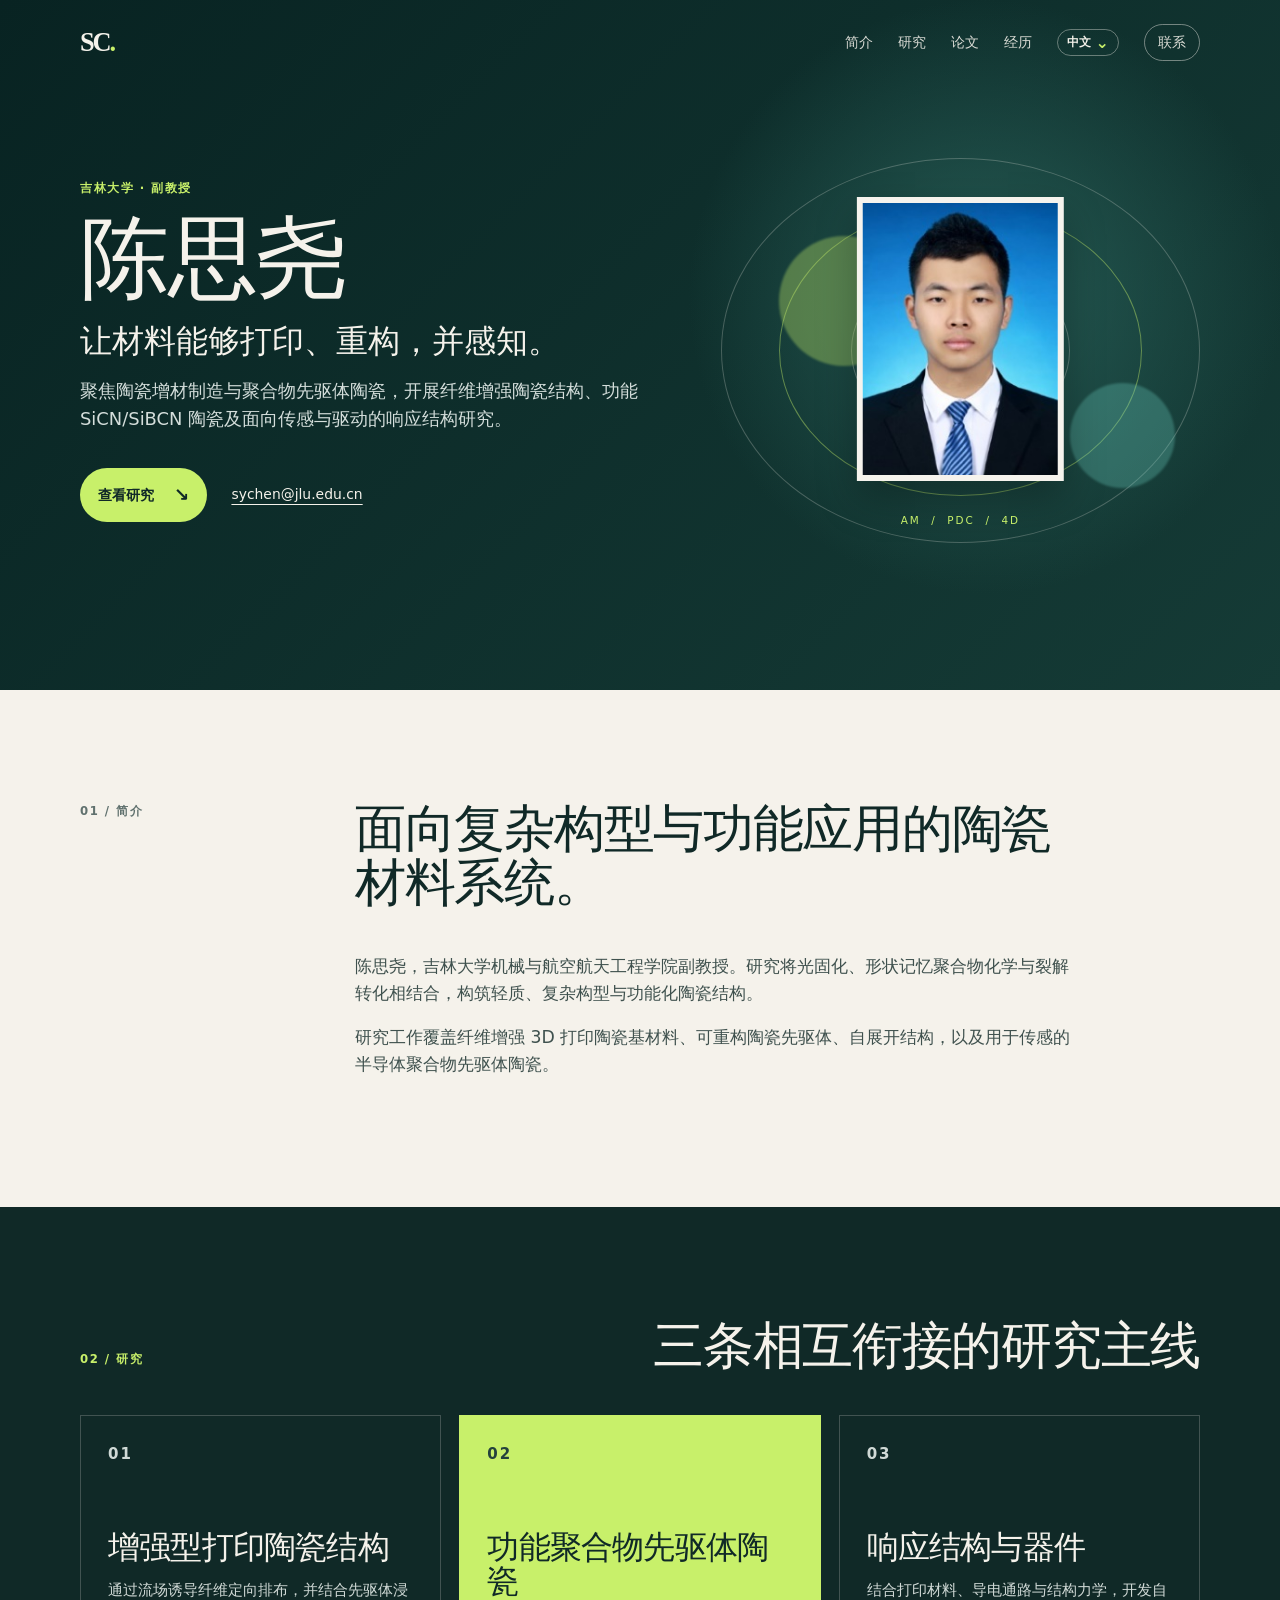
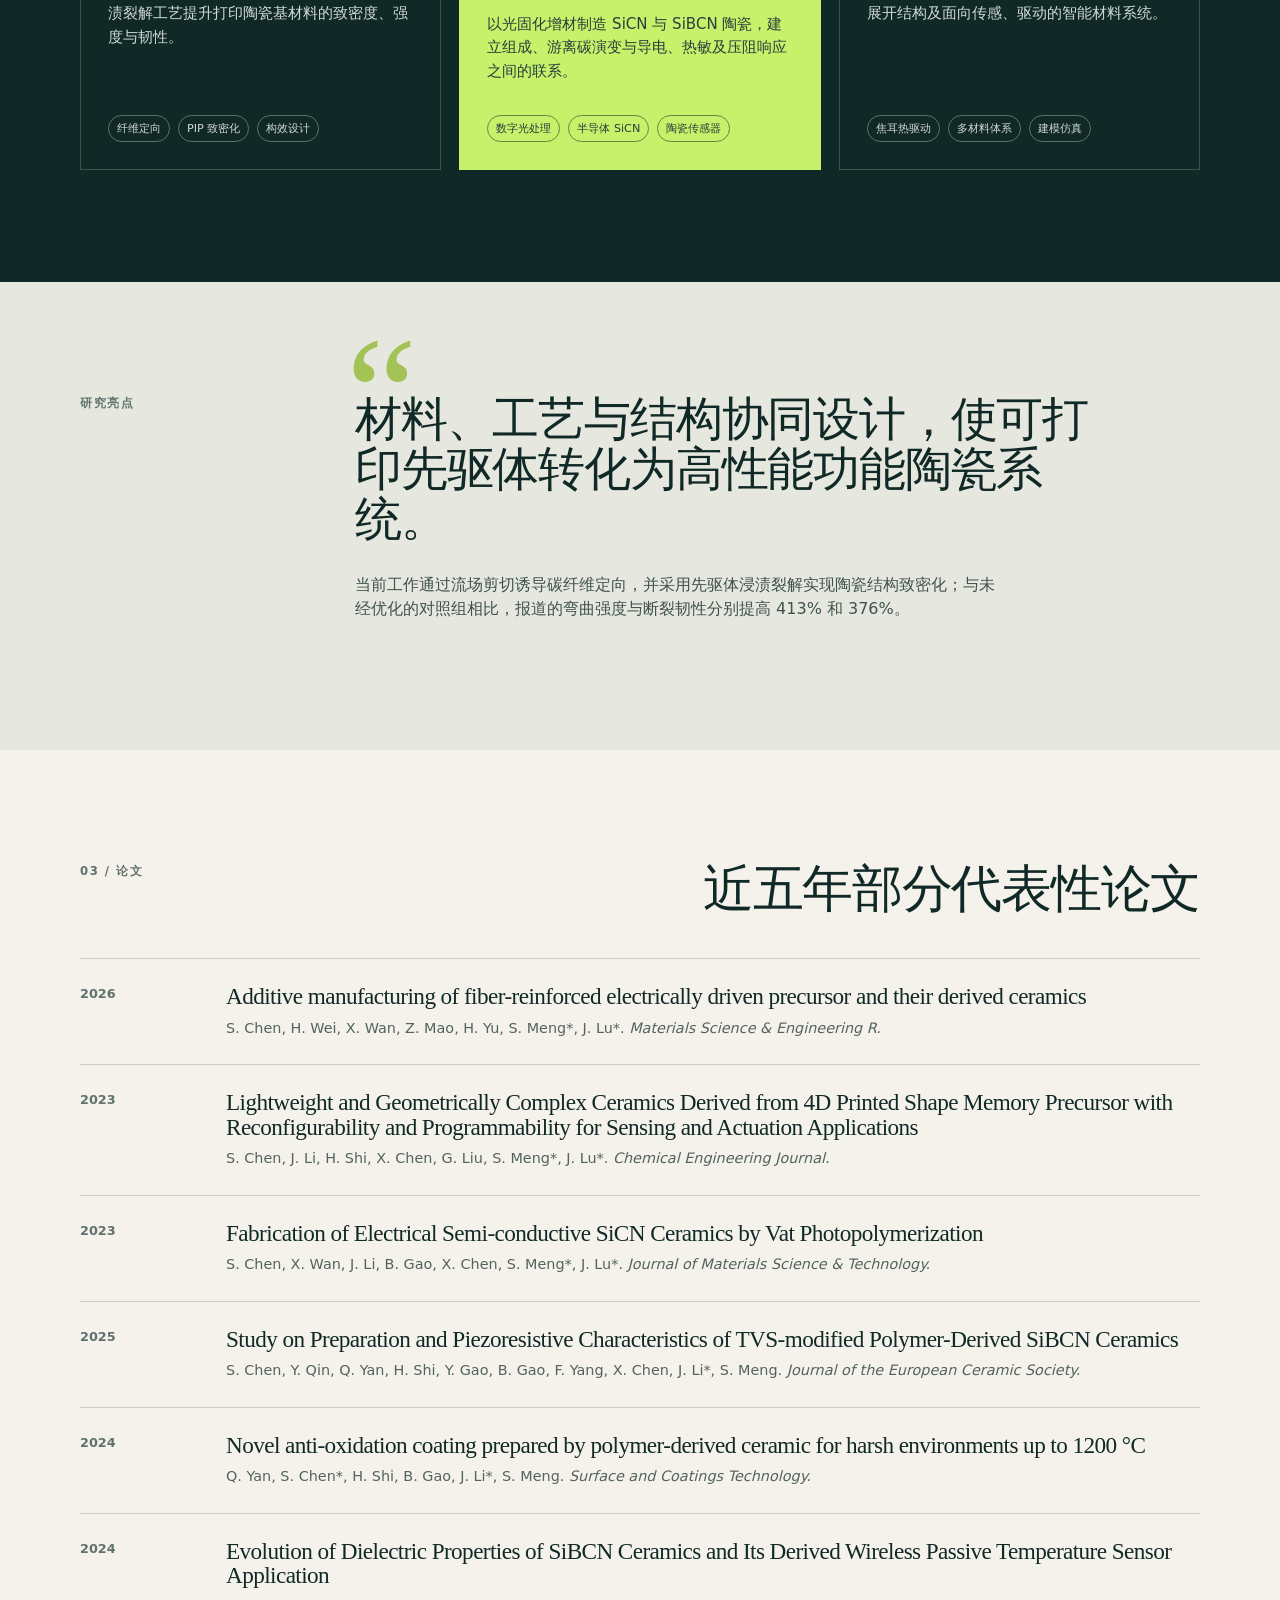
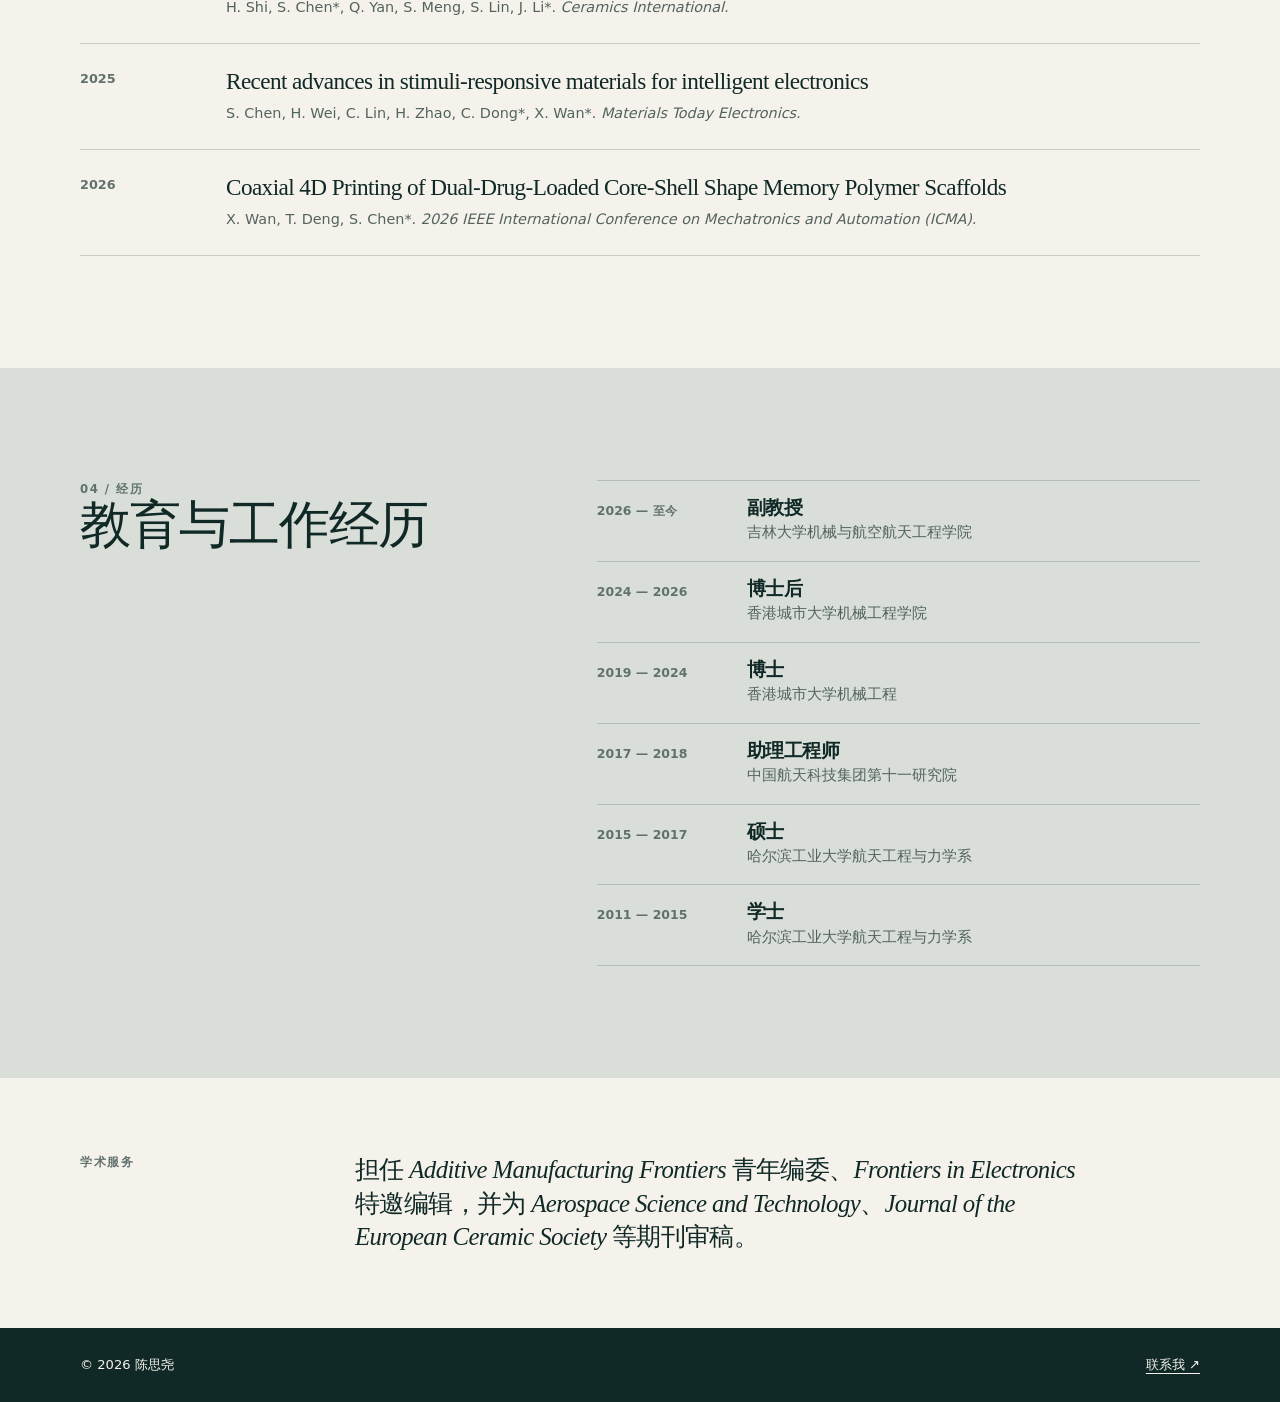
==== commit 462e2a30: "Remove italics from Chinese hero text" ====
--- a/zh.html
+++ b/zh.html
@@ -17,7 +17,7 @@
     </div></header>
     <main id="main">
       <section id="top" class="hero"><div class="shell hero-grid">
-        <div class="hero-copy"><p class="eyebrow">吉林大学 · 副教授</p><h1>陈<em>思尧</em></h1><p class="hero-tagline">让材料能够<em>打印、重构，</em>并感知。</p><p class="lede">聚焦陶瓷增材制造与聚合物先驱体陶瓷，开展纤维增强陶瓷结构、功能 SiCN/SiBCN 陶瓷及面向传感与驱动的响应结构研究。</p><div class="hero-actions"><a class="button button-primary" href="#research">查看研究 <span>↘</span></a><a class="text-link" href="mailto:sychen@jlu.edu.cn">sychen@jlu.edu.cn</a></div></div>
+        <div class="hero-copy"><p class="eyebrow">吉林大学 · 副教授</p><h1>陈思尧</h1><p class="hero-tagline">让材料能够打印、重构，并感知。</p><p class="lede">聚焦陶瓷增材制造与聚合物先驱体陶瓷，开展纤维增强陶瓷结构、功能 SiCN/SiBCN 陶瓷及面向传感与驱动的响应结构研究。</p><div class="hero-actions"><a class="button button-primary" href="#research">查看研究 <span>↘</span></a><a class="text-link" href="mailto:sychen@jlu.edu.cn">sychen@jlu.edu.cn</a></div></div>
         <div class="hero-art"><div class="orb orb-one" aria-hidden="true"></div><div class="orb orb-two" aria-hidden="true"></div><img class="portrait" src="portrait.jpeg" alt="陈思尧"><p>AM&nbsp; / &nbsp;PDC&nbsp; / &nbsp;4D</p></div>
       </div></section>
       <section id="about" class="section about-section"><div class="shell split-heading"><p class="section-index">01 / 简介</p><div><h2>面向复杂构型与功能应用的陶瓷材料系统。</h2><p>陈思尧，吉林大学机械与航空航天工程学院副教授。研究将光固化、形状记忆聚合物化学与裂解转化相结合，构筑轻质、复杂构型与功能化陶瓷结构。</p><p>研究工作覆盖纤维增强 3D 打印陶瓷基材料、可重构陶瓷先驱体、自展开结构，以及用于传感的半导体聚合物先驱体陶瓷。</p></div></div></section>
--- a/styles.css
+++ b/styles.css
@@ -2,7 +2,7 @@
 * { box-sizing:border-box; } html { scroll-behavior:smooth; } body { margin:0; color:var(--ink); background:var(--paper); font-family:var(--sans); line-height:1.55; } a { color:inherit; } .shell { width:min(1120px,calc(100% - 48px)); margin:auto; } .skip-link { position:fixed; left:16px; top:-50px; z-index:20; padding:8px 12px; background:var(--acid); color:#102927; } .skip-link:focus { top:16px; }
 .site-header { position:absolute; inset:0 0 auto; z-index:5; padding:22px 0; color:var(--paper); } .nav-wrap,.site-nav,.hero-actions,.footer-inner { display:flex; align-items:center; } .nav-wrap { justify-content:space-between; } .wordmark { font-family:var(--serif); font-size:1.65rem; font-weight:700; text-decoration:none; letter-spacing:-.08em; } .wordmark span { color:var(--acid); } .site-nav { gap:25px; font-size:.86rem; } .site-nav a { text-decoration:none; opacity:.88; } .site-nav a:hover,.site-nav a:focus { opacity:1; } .language-menu { position:relative; } .language-toggle { display:inline-flex; align-items:center; gap:5px; padding:5px 9px; border:1px solid rgba(245,242,235,.38); border-radius:999px; color:var(--paper); background:transparent; font:700 .73rem var(--sans); cursor:pointer; } .language-toggle span { color:var(--acid); font-size:1rem; line-height:.6; transition:transform .16s ease; } .language-toggle[aria-expanded="true"] span { transform:rotate(180deg); } .language-options { position:absolute; top:calc(100% + 8px); right:0; display:none; min-width:82px; padding:5px; border:1px solid rgba(245,242,235,.25); border-radius:10px; background:#143530; box-shadow:0 12px 28px rgba(0,0,0,.24); } .language-options.is-open { display:grid; gap:2px; } .language-options a { padding:6px 8px; border-radius:6px; white-space:nowrap; font-size:.76rem; } .language-options a:hover,.language-options a:focus { opacity:1; background:rgba(200,240,106,.16); } .language-options a[aria-current="page"] { color:var(--acid); } .site-nav .contact-link { border:1px solid rgba(245,242,235,.5); border-radius:999px; padding:7px 13px; } .menu-toggle { display:none; }
 .hero { min-height:690px; padding:158px 0 80px; overflow:hidden; color:var(--paper); background:radial-gradient(circle at 77% 43%,#265c55 0,transparent 28%),linear-gradient(135deg,#082322,#153b36); } .hero-grid { display:grid; grid-template-columns:1.1fr .9fr; gap:55px; align-items:center; } .eyebrow,.section-index,.card-number { margin:0; text-transform:uppercase; letter-spacing:.13em; font-size:.73rem; font-weight:700; } .eyebrow { color:var(--acid); } h1,h2,h3,p { margin-top:0; } h1,h2,h3 { letter-spacing:-.045em; line-height:1.06; } h1 { max-width:680px; margin:15px 0 16px; font-family:var(--serif); font-size:clamp(3.6rem,7vw,6.7rem); font-weight:500; } h1 em { color:var(--acid); font-style:italic; } .hero-tagline { max-width:610px; margin:0 0 18px; font-family:var(--serif); font-size:clamp(1.5rem,2.5vw,2.2rem); line-height:1.14; } .hero-tagline em { color:var(--acid); font-style:italic; } .lede { max-width:630px; color:#d4dedb; font-size:1.12rem; } .hero-actions { gap:24px; margin-top:35px; flex-wrap:wrap; } .button { display:inline-flex; gap:20px; align-items:center; border-radius:999px; padding:13px 18px; text-decoration:none; font-weight:700; font-size:.9rem; } .button-primary { color:#102927; background:var(--acid); } .button-primary span { font-size:1.15rem; } .text-link { font-size:.87rem; text-underline-offset:5px; }
-.hero-art { position:relative; height:385px; border:1px solid rgba(245,242,235,.24); border-radius:50%; isolation:isolate; } .hero-art:before,.hero-art:after { position:absolute; content:""; inset:12%; border:1px solid rgba(200,240,106,.42); border-radius:50%; } .hero-art:after { inset:27%; border-color:rgba(245,242,235,.28); } .hero-art p { position:absolute; z-index:3; left:50%; bottom:14px; width:100%; margin:0; text-align:center; transform:translateX(-50%); letter-spacing:.19em; font-size:.65rem; color:var(--acid); } .portrait { position:absolute; z-index:2; top:11%; left:50%; width:56%; height:70%; border:7px solid rgba(245,242,235,.9); border-radius:49% 49% 44% 44%; object-fit:cover; object-position:center top; box-shadow:0 18px 38px rgba(0,0,0,.28); transform:translateX(-50%); } .orb { position:absolute; z-index:1; border-radius:50%; filter:blur(1px); } .orb-one { width:130px; height:130px; top:20%; left:12%; background:#c8f06a; opacity:.35; } .orb-two { width:105px; height:105px; right:5%; bottom:14%; background:#6ed2c3; opacity:.3; } .lattice { position:absolute; inset:24%; display:grid; grid-template-columns:repeat(3,1fr); gap:8px; transform:rotate(27deg); } .lattice span { border:1px solid rgba(245,242,235,.72); border-radius:50%; box-shadow:18px 18px 0 -17px var(--acid); }
+.hero-art { position:relative; height:385px; border:1px solid rgba(245,242,235,.24); border-radius:50%; isolation:isolate; } .hero-art:before,.hero-art:after { position:absolute; content:""; inset:12%; border:1px solid rgba(200,240,106,.42); border-radius:50%; } .hero-art:after { inset:27%; border-color:rgba(245,242,235,.28); } .hero-art p { position:absolute; z-index:3; left:50%; bottom:14px; width:100%; margin:0; text-align:center; transform:translateX(-50%); letter-spacing:.19em; font-size:.65rem; color:var(--acid); } .portrait { position:absolute; z-index:2; top:10%; left:50%; width:auto; max-width:62%; height:74%; border:6px solid rgba(245,242,235,.9); border-radius:0; object-fit:contain; object-position:center; background:#fff; box-shadow:0 18px 38px rgba(0,0,0,.28); transform:translateX(-50%); } .orb { position:absolute; z-index:1; border-radius:50%; filter:blur(1px); } .orb-one { width:130px; height:130px; top:20%; left:12%; background:#c8f06a; opacity:.35; } .orb-two { width:105px; height:105px; right:5%; bottom:14%; background:#6ed2c3; opacity:.3; } .lattice { position:absolute; inset:24%; display:grid; grid-template-columns:repeat(3,1fr); gap:8px; transform:rotate(27deg); } .lattice span { border:1px solid rgba(245,242,235,.72); border-radius:50%; box-shadow:18px 18px 0 -17px var(--acid); }
 .section { padding:112px 0; } .split-heading { display:grid; grid-template-columns:220px minmax(0,740px); gap:55px; } .section-index { color:var(--muted); } .split-heading h2,.section-head h2,.experience-grid h2 { font-family:var(--serif); font-size:clamp(2.25rem,4vw,4rem); font-weight:500; } .split-heading p:not(.section-index) { max-width:720px; font-size:1.08rem; color:#3f514e; } .research-section { color:var(--paper); background:var(--ink); } .research-section .section-index { color:var(--acid); } .section-head { display:flex; justify-content:space-between; gap:35px; align-items:baseline; margin-bottom:42px; } .section-head h2 { margin:0; } .research-grid { display:grid; grid-template-columns:repeat(3,1fr); gap:18px; } .research-card { min-height:355px; display:flex; flex-direction:column; padding:27px; border:1px solid rgba(245,242,235,.21); } .research-card h3 { margin:65px 0 14px; font-family:var(--serif); font-size:2rem; font-weight:500; } .research-card p { color:#d0d9d6; font-size:.94rem; } .research-card ul { display:flex; gap:8px; flex-wrap:wrap; padding:0; margin:auto 0 0; list-style:none; } .research-card li { border:1px solid rgba(245,242,235,.34); padding:4px 8px; border-radius:999px; color:#d0d9d6; font-size:.7rem; } .feature-card { color:var(--ink); background:var(--acid); border-color:var(--acid); } .feature-card p { color:#24423c; } .feature-card li { border-color:#66853e; color:#24423c; }
 .highlight-section { background:var(--mist); } .highlight-grid,.service-grid { display:grid; grid-template-columns:220px minmax(0,740px); gap:55px; } .highlight-copy { position:relative; } .quote-mark { position:absolute; top:-80px; left:-9px; color:#a4c357; font-family:var(--serif); font-size:10rem; line-height:1; } .highlight-copy h2 { position:relative; margin:0 0 28px; font-family:var(--serif); font-size:clamp(2.05rem,3.7vw,3.65rem); font-weight:500; } .highlight-copy > p:last-child { max-width:650px; color:#3f514e; }
 .publication-head { align-items:flex-start; } .publication-head > div { max-width:740px; } .small-note { margin:10px 0 0; color:var(--muted); font-size:.82rem; } .publication-list { margin:0; padding:0; list-style:none; border-top:1px solid var(--line); } .publication-list li { display:grid; grid-template-columns:126px 1fr; gap:20px; padding:25px 0; border-bottom:1px solid var(--line); } .pub-year { color:var(--muted); font-size:.8rem; font-weight:700; } .publication-list h3 { margin:0 0 8px; font-family:var(--serif); font-size:1.45rem; font-weight:500; } .publication-list p { margin:0; color:#53635f; font-size:.9rem; } .experience-section { background:#d9dfd8; } .experience-grid { display:grid; grid-template-columns:1fr 1.35fr; gap:70px; } .timeline { border-top:1px solid var(--line); } .timeline article { display:grid; grid-template-columns:135px 1fr; gap:15px; padding:17px 0; border-bottom:1px solid var(--line); } .timeline article > p { margin:3px 0 0; color:var(--muted); font-size:.78rem; font-weight:700; } .timeline h3 { margin:0 0 3px; font-size:1.2rem; } .timeline div p { margin:0; color:#53635f; font-size:.91rem; } .service-section { padding:75px 0; } .service-grid > p:last-child { margin:0; font-family:var(--serif); font-size:1.55rem; line-height:1.34; } .site-footer { padding:27px 0; color:var(--paper); background:var(--ink); } .footer-inner { justify-content:space-between; } .footer-inner p,.footer-inner a { margin:0; font-size:.82rem; } .footer-inner a { text-underline-offset:4px; }
